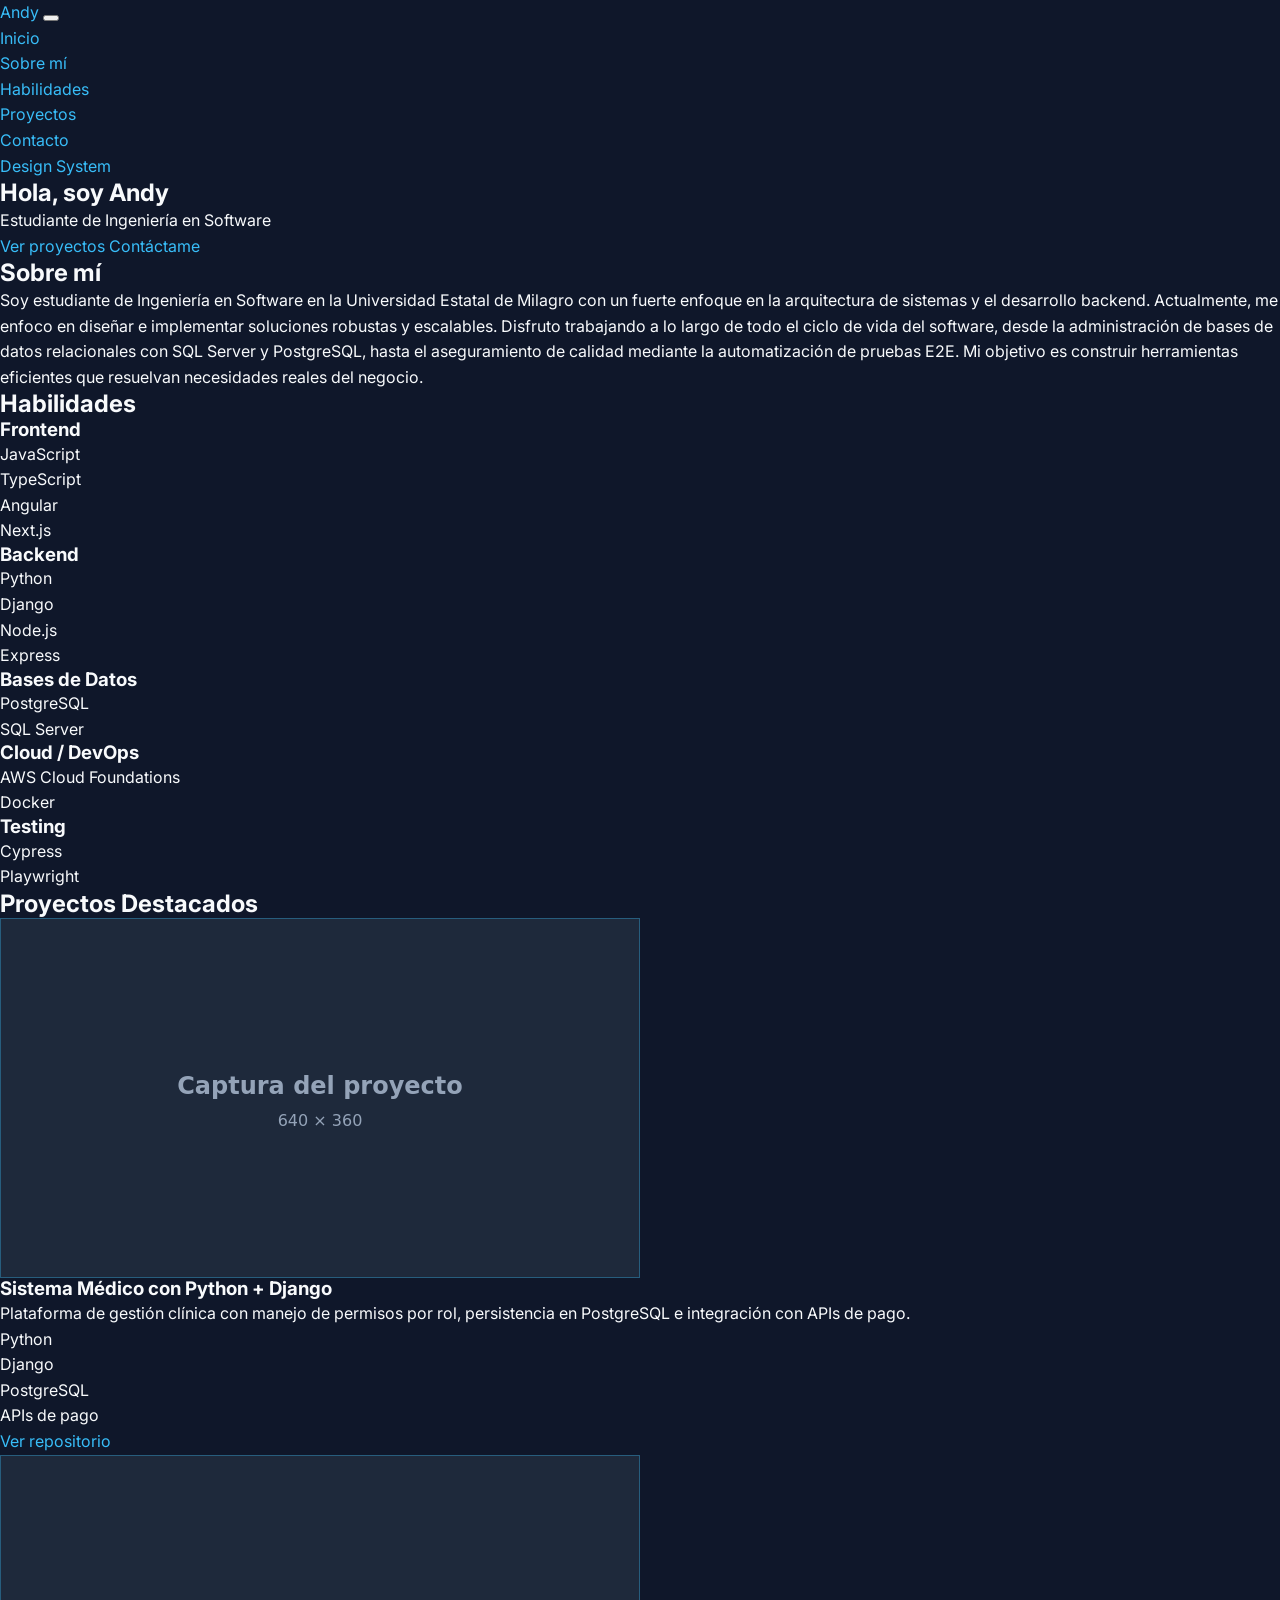
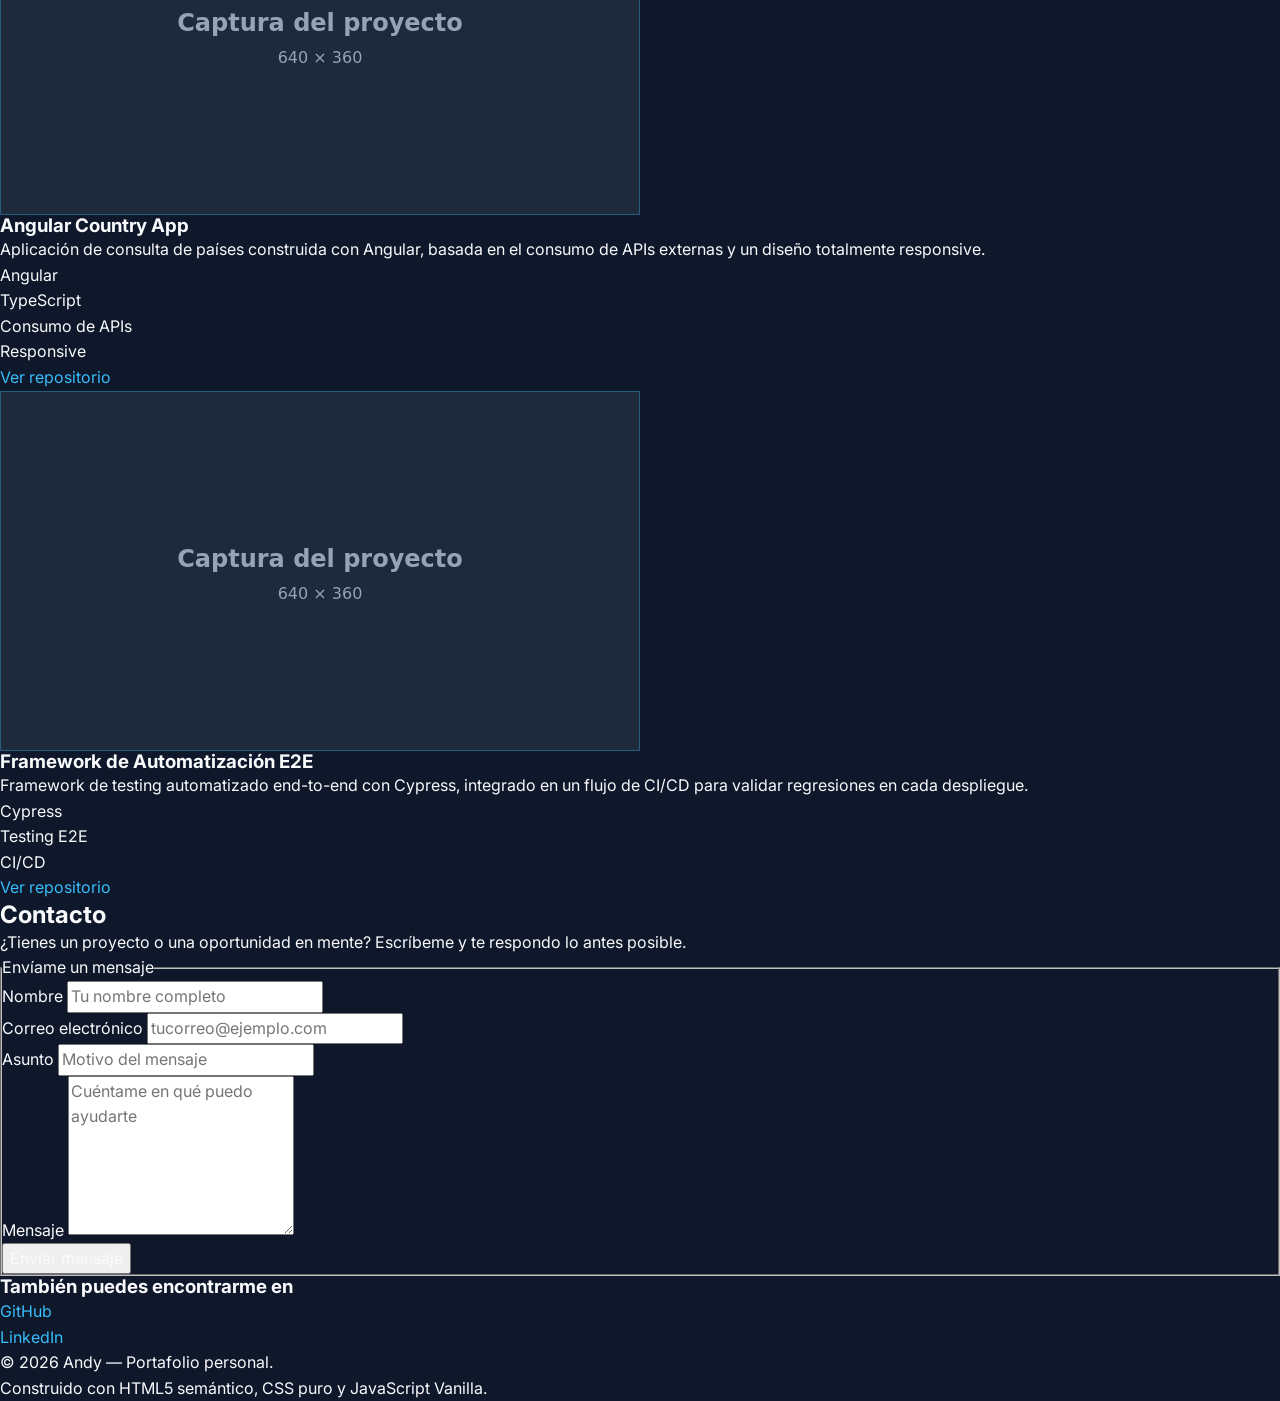
==== index.html @ 10f681dd "feat: inicializar proyecto, variables CSS y estructura HTML semantica" ====
<!DOCTYPE html>
<html lang="es">
<head>
  <meta charset="UTF-8">
  <meta name="viewport" content="width=device-width, initial-scale=1.0">
  <meta name="description" content="Portafolio personal de Andy, estudiante de Ingeniería en Software enfocado en arquitectura de sistemas, desarrollo backend y automatización de pruebas.">
  <meta name="author" content="Andy">
  <title>Andy | Estudiante de Ingeniería en Software</title>

  <link rel="preconnect" href="https://fonts.googleapis.com">
  <link rel="preconnect" href="https://fonts.gstatic.com" crossorigin>
  <link rel="stylesheet" href="https://fonts.googleapis.com/css2?family=Inter:wght@400;500;600;700&display=swap">
  <link rel="stylesheet" href="css/style.css">
</head>
<body>

  <a class="skip-link visually-hidden" href="#contenido-principal">Saltar al contenido principal</a>

  <!-- ==========================================================
       HEADER + NAVEGACIÓN
       ========================================================== -->
  <header class="site-header">
    <a class="site-header__brand" href="#inicio">Andy</a>

    <button class="nav-toggle" type="button" aria-expanded="false" aria-controls="menu-principal" aria-label="Abrir menú de navegación">
      <span class="nav-toggle__bar" aria-hidden="true"></span>
    </button>

    <nav class="site-nav" id="menu-principal" aria-label="Navegación principal">
      <ul class="site-nav__list">
        <li><a href="#inicio">Inicio</a></li>
        <li><a href="#sobre-mi">Sobre mí</a></li>
        <li><a href="#habilidades">Habilidades</a></li>
        <li><a href="#proyectos">Proyectos</a></li>
        <li><a href="#contacto">Contacto</a></li>
        <li><a href="design-system.html">Design System</a></li>
      </ul>
    </nav>
  </header>

  <!-- ==========================================================
       CONTENIDO PRINCIPAL
       ========================================================== -->
  <main id="contenido-principal">

    <!-- ===== HERO ===== -->
    <section class="hero" id="inicio" aria-labelledby="hero-titulo">
      <h1 class="hero__title" id="hero-titulo">Hola, soy Andy</h1>
      <p class="hero__subtitle">Estudiante de Ingeniería en Software</p>
      <p class="hero__actions">
        <a class="button button--primary" href="#proyectos">Ver proyectos</a>
        <a class="button button--secondary" href="#contacto">Contáctame</a>
      </p>
    </section>

    <!-- ===== SOBRE MÍ ===== -->
    <section class="about" id="sobre-mi" aria-labelledby="sobre-mi-titulo">
      <h2 id="sobre-mi-titulo">Sobre mí</h2>
      <p>
        Soy estudiante de Ingeniería en Software en la Universidad Estatal de Milagro con un fuerte
        enfoque en la arquitectura de sistemas y el desarrollo backend. Actualmente, me enfoco en
        diseñar e implementar soluciones robustas y escalables. Disfruto trabajando a lo largo de todo
        el ciclo de vida del software, desde la administración de bases de datos relacionales con
        SQL Server y PostgreSQL, hasta el aseguramiento de calidad mediante la automatización de
        pruebas E2E. Mi objetivo es construir herramientas eficientes que resuelvan necesidades
        reales del negocio.
      </p>
    </section>

    <!-- ===== HABILIDADES ===== -->
    <section class="skills" id="habilidades" aria-labelledby="habilidades-titulo">
      <h2 id="habilidades-titulo">Habilidades</h2>

      <div class="skills__grid">

        <article class="skill-group" aria-labelledby="skill-frontend">
          <h3 class="skill-group__title" id="skill-frontend">Frontend</h3>
          <ul class="skill-group__list">
            <li>JavaScript</li>
            <li>TypeScript</li>
            <li>Angular</li>
            <li>Next.js</li>
          </ul>
        </article>

        <article class="skill-group" aria-labelledby="skill-backend">
          <h3 class="skill-group__title" id="skill-backend">Backend</h3>
          <ul class="skill-group__list">
            <li>Python</li>
            <li>Django</li>
            <li>Node.js</li>
            <li>Express</li>
          </ul>
        </article>

        <article class="skill-group" aria-labelledby="skill-bbdd">
          <h3 class="skill-group__title" id="skill-bbdd">Bases de Datos</h3>
          <ul class="skill-group__list">
            <li>PostgreSQL</li>
            <li>SQL Server</li>
          </ul>
        </article>

        <article class="skill-group" aria-labelledby="skill-cloud">
          <h3 class="skill-group__title" id="skill-cloud">Cloud / DevOps</h3>
          <ul class="skill-group__list">
            <li>AWS Cloud Foundations</li>
            <li>Docker</li>
          </ul>
        </article>

        <article class="skill-group" aria-labelledby="skill-testing">
          <h3 class="skill-group__title" id="skill-testing">Testing</h3>
          <ul class="skill-group__list">
            <li>Cypress</li>
            <li>Playwright</li>
          </ul>
        </article>

      </div>
    </section>

    <!-- ===== PROYECTOS ===== -->
    <section class="projects" id="proyectos" aria-labelledby="proyectos-titulo">
      <h2 id="proyectos-titulo">Proyectos Destacados</h2>

      <div class="projects__grid">

        <article class="project-card" aria-labelledby="proyecto-1">
          <figure class="project-card__media">
            <img src="assets/img/placeholder.svg" alt="Vista previa del Sistema Médico desarrollado con Python y Django" width="640" height="360" loading="lazy">
          </figure>
          <h3 class="project-card__title" id="proyecto-1">Sistema Médico con Python + Django</h3>
          <p class="project-card__description">
            Plataforma de gestión clínica con manejo de permisos por rol, persistencia en PostgreSQL
            e integración con APIs de pago.
          </p>
          <ul class="project-card__tags">
            <li>Python</li>
            <li>Django</li>
            <li>PostgreSQL</li>
            <li>APIs de pago</li>
          </ul>
          <p class="project-card__links">
            <a href="#" rel="noopener">Ver repositorio</a>
          </p>
        </article>

        <article class="project-card" aria-labelledby="proyecto-2">
          <figure class="project-card__media">
            <img src="assets/img/placeholder.svg" alt="Vista previa de la aplicación Angular Country App" width="640" height="360" loading="lazy">
          </figure>
          <h3 class="project-card__title" id="proyecto-2">Angular Country App</h3>
          <p class="project-card__description">
            Aplicación de consulta de países construida con Angular, basada en el consumo de APIs
            externas y un diseño totalmente responsive.
          </p>
          <ul class="project-card__tags">
            <li>Angular</li>
            <li>TypeScript</li>
            <li>Consumo de APIs</li>
            <li>Responsive</li>
          </ul>
          <p class="project-card__links">
            <a href="#" rel="noopener">Ver repositorio</a>
          </p>
        </article>

        <article class="project-card" aria-labelledby="proyecto-3">
          <figure class="project-card__media">
            <img src="assets/img/placeholder.svg" alt="Vista previa del framework de automatización de pruebas E2E" width="640" height="360" loading="lazy">
          </figure>
          <h3 class="project-card__title" id="proyecto-3">Framework de Automatización E2E</h3>
          <p class="project-card__description">
            Framework de testing automatizado end-to-end con Cypress, integrado en un flujo de
            CI/CD para validar regresiones en cada despliegue.
          </p>
          <ul class="project-card__tags">
            <li>Cypress</li>
            <li>Testing E2E</li>
            <li>CI/CD</li>
          </ul>
          <p class="project-card__links">
            <a href="#" rel="noopener">Ver repositorio</a>
          </p>
        </article>

      </div>
    </section>

    <!-- ===== CONTACTO ===== -->
    <section class="contact" id="contacto" aria-labelledby="contacto-titulo">
      <h2 id="contacto-titulo">Contacto</h2>
      <p class="contact__intro">
        ¿Tienes un proyecto o una oportunidad en mente? Escríbeme y te respondo lo antes posible.
      </p>

      <form class="contact-form" id="formulario-contacto" novalidate>
        <fieldset class="contact-form__fieldset">
          <legend class="contact-form__legend">Envíame un mensaje</legend>

          <p class="form-field">
            <label class="form-field__label" for="nombre">Nombre</label>
            <input class="form-field__input" type="text" id="nombre" name="nombre" autocomplete="name" placeholder="Tu nombre completo" required>
            <small class="form-field__error" id="error-nombre" role="alert"></small>
          </p>

          <p class="form-field">
            <label class="form-field__label" for="email">Correo electrónico</label>
            <input class="form-field__input" type="email" id="email" name="email" autocomplete="email" placeholder="tucorreo@ejemplo.com" required>
            <small class="form-field__error" id="error-email" role="alert"></small>
          </p>

          <p class="form-field">
            <label class="form-field__label" for="asunto">Asunto</label>
            <input class="form-field__input" type="text" id="asunto" name="asunto" placeholder="Motivo del mensaje" required>
            <small class="form-field__error" id="error-asunto" role="alert"></small>
          </p>

          <p class="form-field">
            <label class="form-field__label" for="mensaje">Mensaje</label>
            <textarea class="form-field__input" id="mensaje" name="mensaje" rows="6" placeholder="Cuéntame en qué puedo ayudarte" required></textarea>
            <small class="form-field__error" id="error-mensaje" role="alert"></small>
          </p>

          <p class="contact-form__actions">
            <button class="button button--primary" type="submit">Enviar mensaje</button>
          </p>

          <p class="contact-form__status" id="estado-formulario" role="status" aria-live="polite"></p>
        </fieldset>
      </form>

      <nav class="social" aria-label="Redes profesionales">
        <h3 class="social__title">También puedes encontrarme en</h3>
        <ul class="social__list">
          <li><a href="https://github.com/AndyB2" target="_blank" rel="noopener noreferrer">GitHub</a></li>
          <li><a href="https://www.linkedin.com/" target="_blank" rel="noopener noreferrer">LinkedIn</a></li>
        </ul>
      </nav>
    </section>

  </main>

  <!-- ==========================================================
       FOOTER
       ========================================================== -->
  <footer class="site-footer">
    <p class="site-footer__copy">
      &copy; <time datetime="2026">2026</time> Andy — Portafolio personal.
    </p>
    <p class="site-footer__note">
      Construido con HTML5 semántico, CSS puro y JavaScript Vanilla.
    </p>
  </footer>

  <script src="js/main.js"></script>
</body>
</html>
---- css/style.css ----
/* ============================================================
   Portafolio Personal — Andy
   Hoja de estilos principal
   Fase 1: tokens de diseño (variables) y estilos base
   ============================================================ */

/* ------------------------------------------------------------
   1. Design Tokens (tema Dark / Tech)
   ------------------------------------------------------------ */
:root {
  --color-background: #0f172a;
  --color-surface: #1e293b;
  --color-primary: #38bdf8;
  --color-secondary: #818cf8;
  --color-text: #f8fafc;
  --color-text-muted: #94a3b8;
  --font-primary: 'Inter', system-ui, sans-serif;
  --space-sm: 0.5rem;
  --space-md: 1rem;
  --space-lg: 2rem;
  --radius-sm: 0.5rem;
  --radius-md: 1rem;
}

/* ------------------------------------------------------------
   2. Reset / Normalización
   ------------------------------------------------------------ */
*,
*::before,
*::after {
  box-sizing: border-box;
}

body,
h1,
h2,
h3,
h4,
p,
ul,
ol,
figure,
fieldset,
legend {
  margin: 0;
  padding: 0;
}

ul,
ol {
  list-style: none;
}

img {
  max-width: 100%;
  display: block;
}

input,
textarea,
button,
select {
  font: inherit;
  color: inherit;
}

/* ------------------------------------------------------------
   3. Estilos base
   ------------------------------------------------------------ */
html {
  scroll-behavior: smooth;
}

body {
  font-family: var(--font-primary);
  background-color: var(--color-background);
  color: var(--color-text);
  line-height: 1.6;
  -webkit-font-smoothing: antialiased;
}

h1,
h2,
h3 {
  line-height: 1.2;
}

a {
  color: var(--color-primary);
  text-decoration: none;
}

a:hover,
a:focus-visible {
  color: var(--color-secondary);
}

:focus-visible {
  outline: 2px solid var(--color-primary);
  outline-offset: 2px;
}

/* ------------------------------------------------------------
   4. Utilidades
   ------------------------------------------------------------ */
.visually-hidden {
  position: absolute;
  width: 1px;
  height: 1px;
  padding: 0;
  margin: -1px;
  overflow: hidden;
  clip: rect(0 0 0 0);
  white-space: nowrap;
  border: 0;
}

/* ------------------------------------------------------------
   5. Layout (pendiente Fase 2)
   ------------------------------------------------------------ */

/* ------------------------------------------------------------
   6. Componentes (pendiente Fase 2)
   ------------------------------------------------------------ */

/* Muestras de color del Design System.
   El color de fondo lo inyecta js/main.js leyendo el token real de :root. */
.ds-swatch__sample {
  display: block;
  width: 100%;
  height: 5rem;
  border-radius: var(--radius-sm);
  border: 1px solid var(--color-text-muted);
  margin-bottom: var(--space-sm);
}

/* ------------------------------------------------------------
   7. Responsive / Media Queries (pendiente Fase 2)
   ------------------------------------------------------------ */
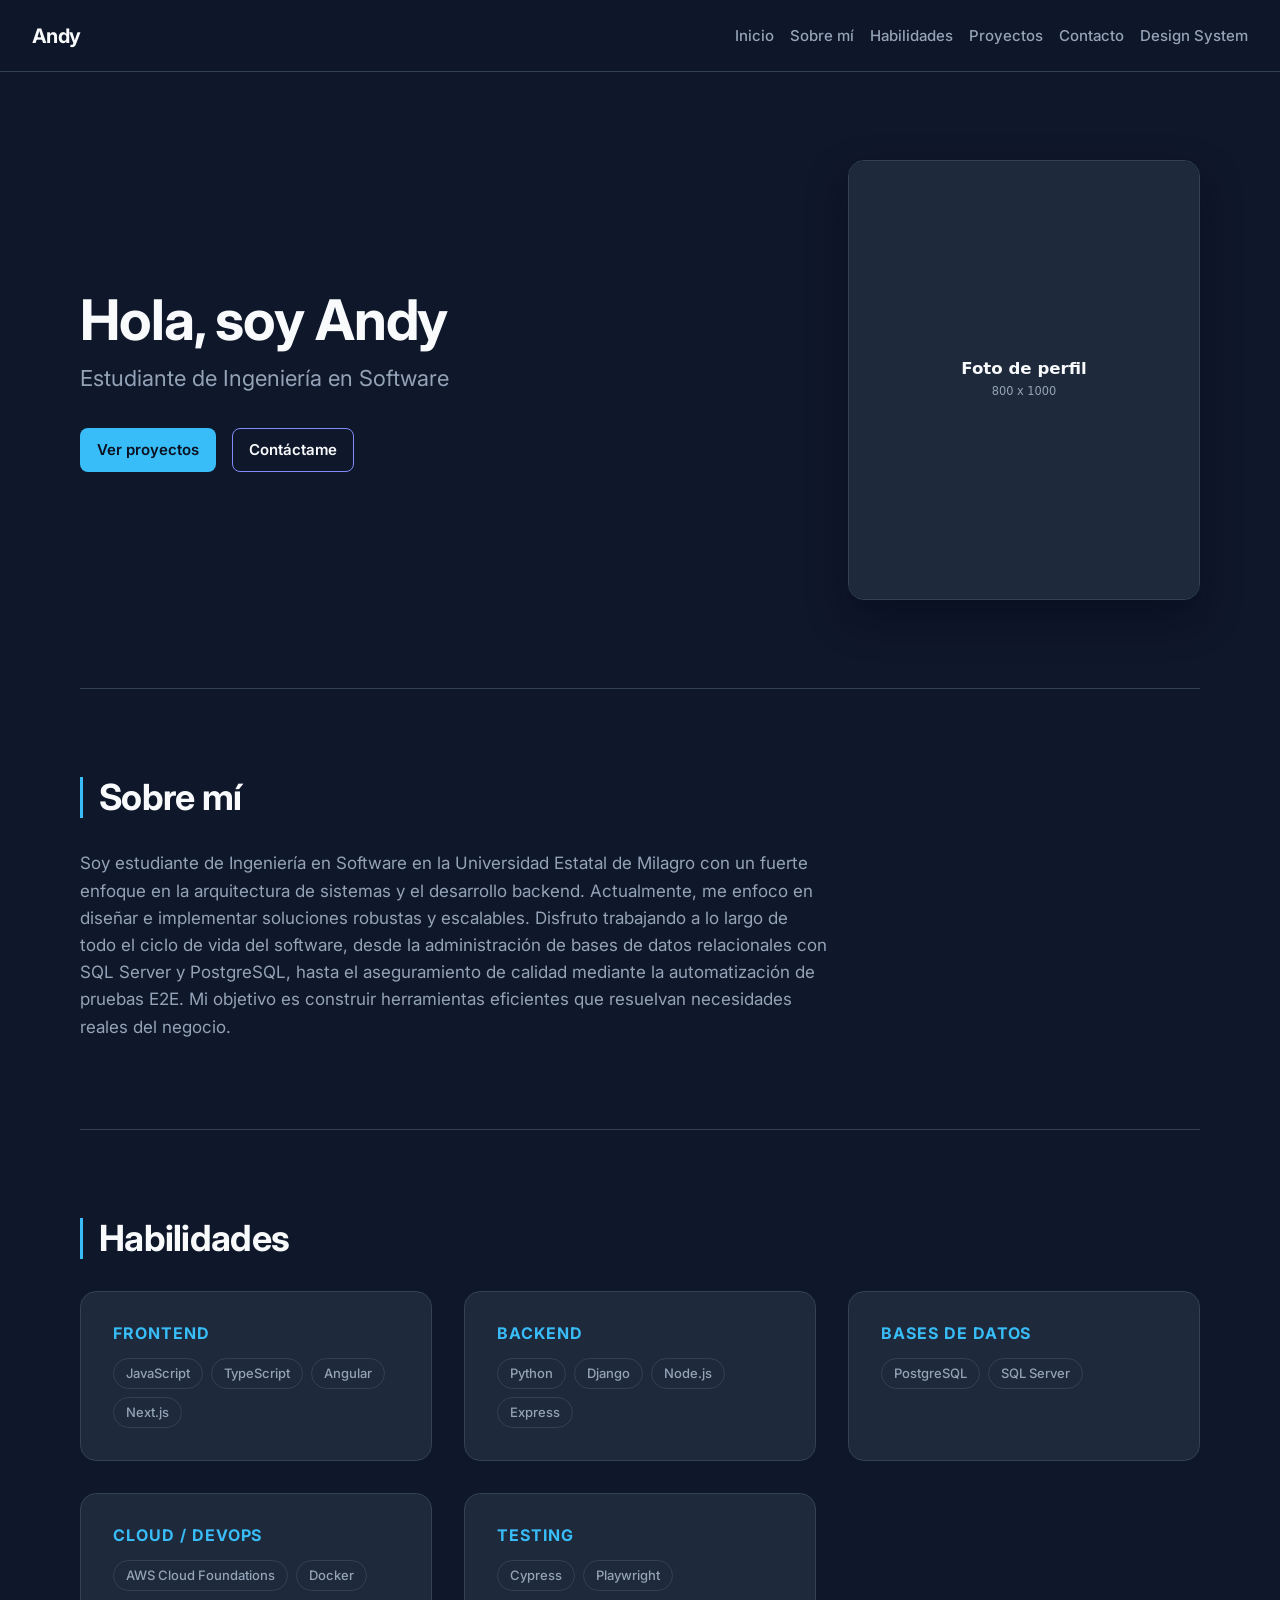
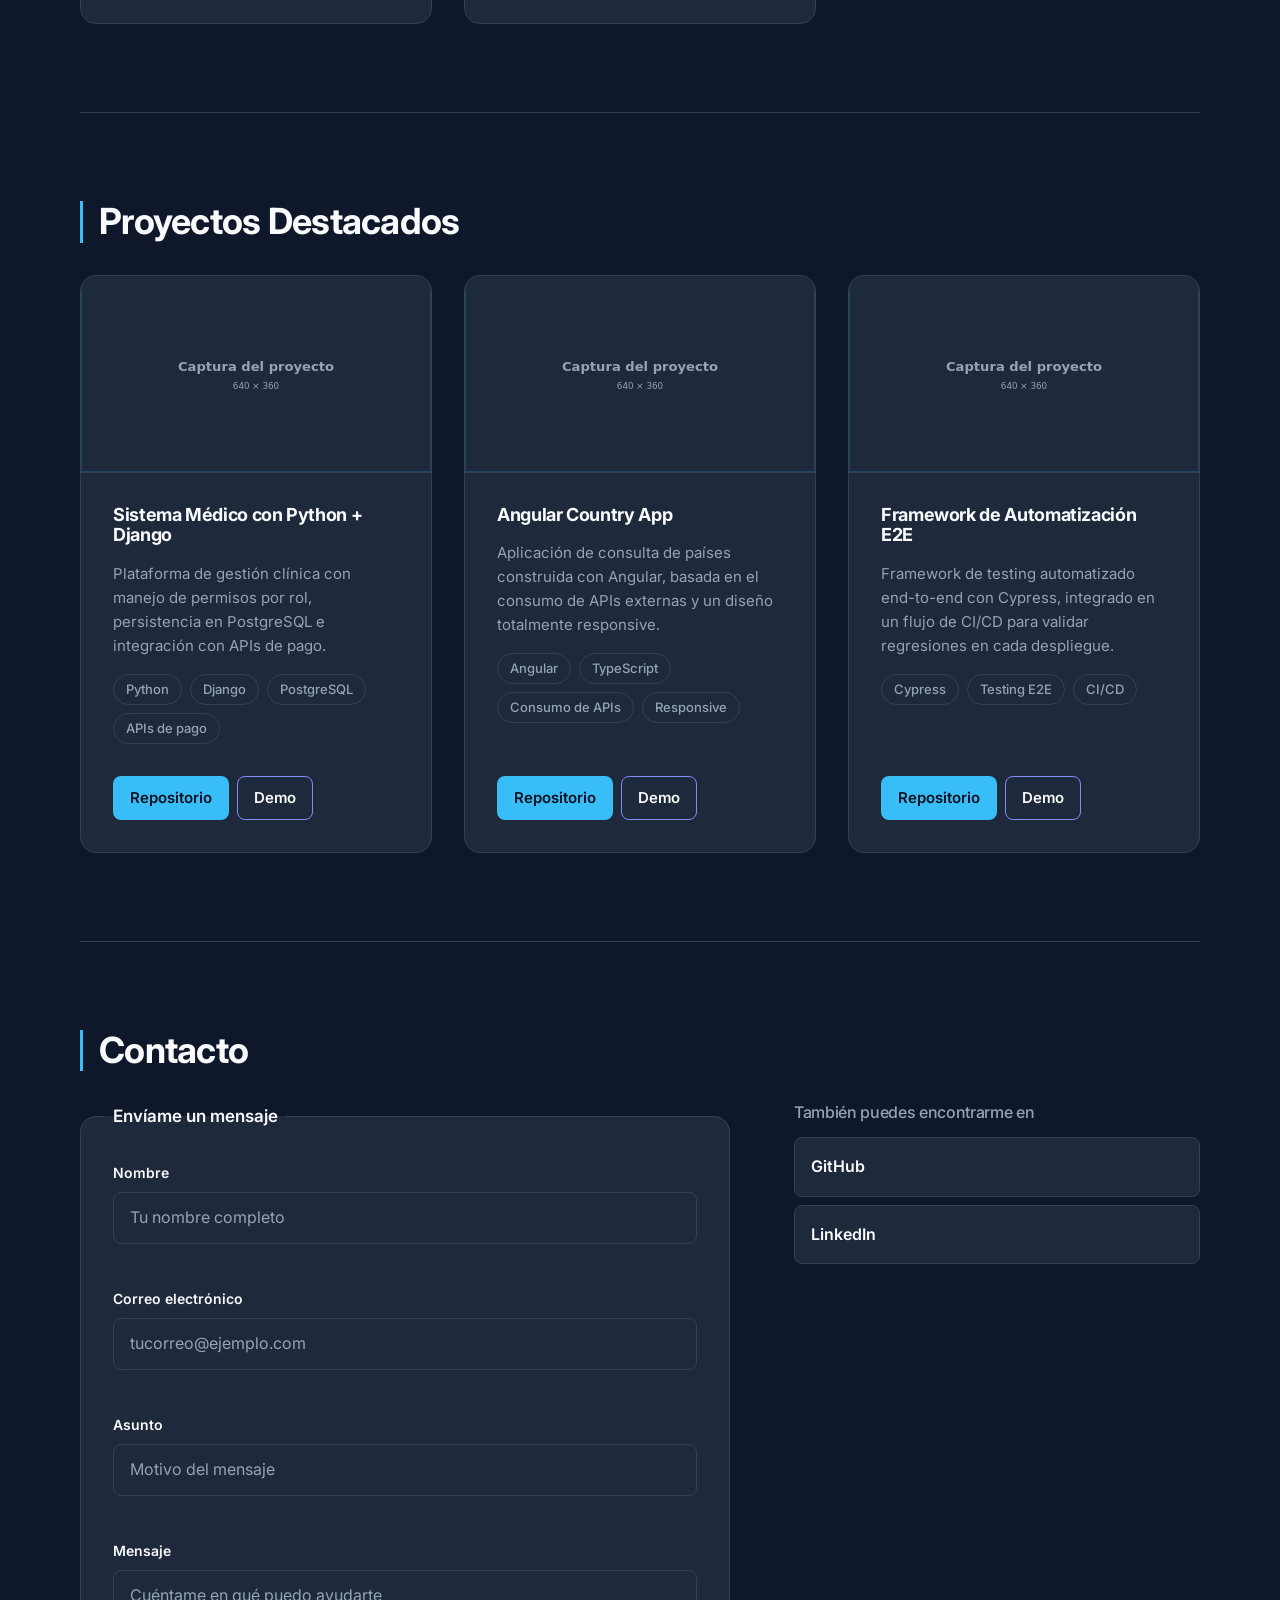
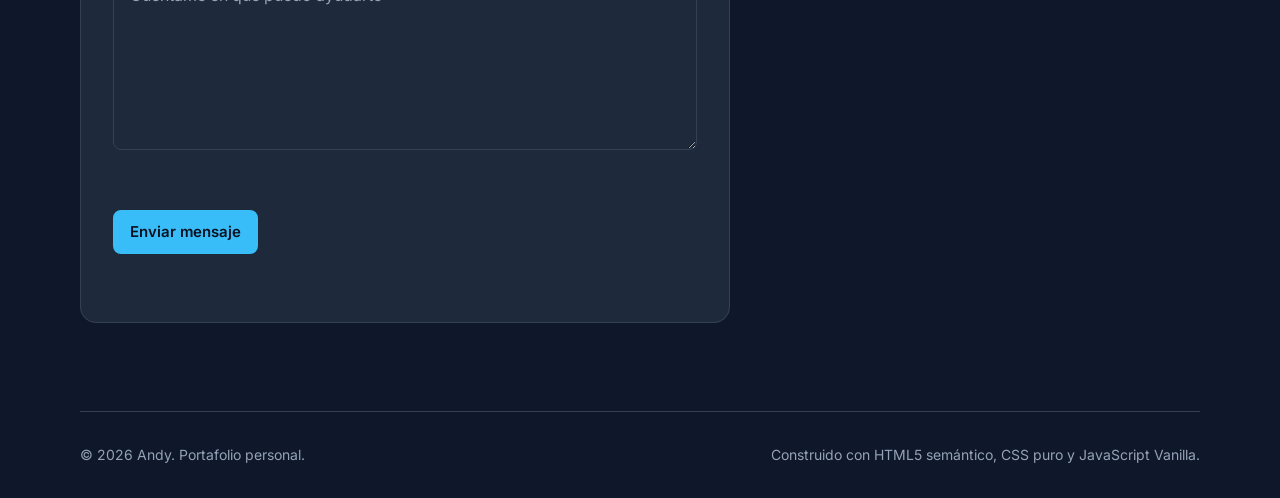
==== commit 33506b4f: "style: implementar layout responsive con CSS Grid, Flexbox y estilizado de componentes" ====
--- a/index.html
+++ b/index.html
@@ -14,7 +14,7 @@
 </head>
 <body>
 
-  <a class="skip-link visually-hidden" href="#contenido-principal">Saltar al contenido principal</a>
+  <a class="skip-link" href="#contenido-principal">Saltar al contenido principal</a>
 
   <!-- ==========================================================
        HEADER + NAVEGACIÓN
@@ -45,18 +45,25 @@
 
     <!-- ===== HERO ===== -->
     <section class="hero" id="inicio" aria-labelledby="hero-titulo">
-      <h1 class="hero__title" id="hero-titulo">Hola, soy Andy</h1>
-      <p class="hero__subtitle">Estudiante de Ingeniería en Software</p>
-      <p class="hero__actions">
-        <a class="button button--primary" href="#proyectos">Ver proyectos</a>
-        <a class="button button--secondary" href="#contacto">Contáctame</a>
-      </p>
+      <div class="hero__content">
+        <h1 class="hero__title" id="hero-titulo">Hola, soy Andy</h1>
+        <p class="hero__subtitle">Estudiante de Ingeniería en Software</p>
+        <p class="hero__actions">
+          <a class="btn btn-primary" href="#proyectos">Ver proyectos</a>
+          <a class="btn btn-secondary" href="#contacto">Contáctame</a>
+        </p>
+      </div>
+
+      <!-- TODO: reemplazar por una foto real de perfil, 800x1000 aprox. -->
+      <figure class="hero__figure">
+        <img src="assets/img/perfil.svg" alt="Retrato de Andy" width="800" height="1000">
+      </figure>
     </section>
 
     <!-- ===== SOBRE MÍ ===== -->
     <section class="about" id="sobre-mi" aria-labelledby="sobre-mi-titulo">
       <h2 id="sobre-mi-titulo">Sobre mí</h2>
-      <p>
+      <p class="about__text">
         Soy estudiante de Ingeniería en Software en la Universidad Estatal de Milagro con un fuerte
         enfoque en la arquitectura de sistemas y el desarrollo backend. Actualmente, me enfoco en
         diseñar e implementar soluciones robustas y escalables. Disfruto trabajando a lo largo de todo
@@ -76,44 +83,44 @@
         <article class="skill-group" aria-labelledby="skill-frontend">
           <h3 class="skill-group__title" id="skill-frontend">Frontend</h3>
           <ul class="skill-group__list">
-            <li>JavaScript</li>
-            <li>TypeScript</li>
-            <li>Angular</li>
-            <li>Next.js</li>
+            <li class="badge">JavaScript</li>
+            <li class="badge">TypeScript</li>
+            <li class="badge">Angular</li>
+            <li class="badge">Next.js</li>
           </ul>
         </article>
 
         <article class="skill-group" aria-labelledby="skill-backend">
           <h3 class="skill-group__title" id="skill-backend">Backend</h3>
           <ul class="skill-group__list">
-            <li>Python</li>
-            <li>Django</li>
-            <li>Node.js</li>
-            <li>Express</li>
+            <li class="badge">Python</li>
+            <li class="badge">Django</li>
+            <li class="badge">Node.js</li>
+            <li class="badge">Express</li>
           </ul>
         </article>
 
         <article class="skill-group" aria-labelledby="skill-bbdd">
           <h3 class="skill-group__title" id="skill-bbdd">Bases de Datos</h3>
           <ul class="skill-group__list">
-            <li>PostgreSQL</li>
-            <li>SQL Server</li>
+            <li class="badge">PostgreSQL</li>
+            <li class="badge">SQL Server</li>
           </ul>
         </article>
 
         <article class="skill-group" aria-labelledby="skill-cloud">
           <h3 class="skill-group__title" id="skill-cloud">Cloud / DevOps</h3>
           <ul class="skill-group__list">
-            <li>AWS Cloud Foundations</li>
-            <li>Docker</li>
+            <li class="badge">AWS Cloud Foundations</li>
+            <li class="badge">Docker</li>
           </ul>
         </article>
 
         <article class="skill-group" aria-labelledby="skill-testing">
           <h3 class="skill-group__title" id="skill-testing">Testing</h3>
           <ul class="skill-group__list">
-            <li>Cypress</li>
-            <li>Playwright</li>
+            <li class="badge">Cypress</li>
+            <li class="badge">Playwright</li>
           </ul>
         </article>
 
@@ -130,59 +137,74 @@
           <figure class="project-card__media">
             <img src="assets/img/placeholder.svg" alt="Vista previa del Sistema Médico desarrollado con Python y Django" width="640" height="360" loading="lazy">
           </figure>
-          <h3 class="project-card__title" id="proyecto-1">Sistema Médico con Python + Django</h3>
-          <p class="project-card__description">
-            Plataforma de gestión clínica con manejo de permisos por rol, persistencia en PostgreSQL
-            e integración con APIs de pago.
-          </p>
-          <ul class="project-card__tags">
-            <li>Python</li>
-            <li>Django</li>
-            <li>PostgreSQL</li>
-            <li>APIs de pago</li>
-          </ul>
-          <p class="project-card__links">
-            <a href="#" rel="noopener">Ver repositorio</a>
-          </p>
+
+          <div class="project-card__body">
+            <h3 class="project-card__title" id="proyecto-1">Sistema Médico con Python + Django</h3>
+            <p class="project-card__description">
+              Plataforma de gestión clínica con manejo de permisos por rol, persistencia en PostgreSQL
+              e integración con APIs de pago.
+            </p>
+            <ul class="project-card__tags">
+              <li class="badge">Python</li>
+              <li class="badge">Django</li>
+              <li class="badge">PostgreSQL</li>
+              <li class="badge">APIs de pago</li>
+            </ul>
+          </div>
+
+          <footer class="project-card__actions">
+            <a class="btn btn-primary" href="#" rel="noopener">Repositorio</a>
+            <a class="btn btn-secondary" href="#" rel="noopener">Demo</a>
+          </footer>
         </article>
 
         <article class="project-card" aria-labelledby="proyecto-2">
           <figure class="project-card__media">
             <img src="assets/img/placeholder.svg" alt="Vista previa de la aplicación Angular Country App" width="640" height="360" loading="lazy">
           </figure>
-          <h3 class="project-card__title" id="proyecto-2">Angular Country App</h3>
-          <p class="project-card__description">
-            Aplicación de consulta de países construida con Angular, basada en el consumo de APIs
-            externas y un diseño totalmente responsive.
-          </p>
-          <ul class="project-card__tags">
-            <li>Angular</li>
-            <li>TypeScript</li>
-            <li>Consumo de APIs</li>
-            <li>Responsive</li>
-          </ul>
-          <p class="project-card__links">
-            <a href="#" rel="noopener">Ver repositorio</a>
-          </p>
+
+          <div class="project-card__body">
+            <h3 class="project-card__title" id="proyecto-2">Angular Country App</h3>
+            <p class="project-card__description">
+              Aplicación de consulta de países construida con Angular, basada en el consumo de APIs
+              externas y un diseño totalmente responsive.
+            </p>
+            <ul class="project-card__tags">
+              <li class="badge">Angular</li>
+              <li class="badge">TypeScript</li>
+              <li class="badge">Consumo de APIs</li>
+              <li class="badge">Responsive</li>
+            </ul>
+          </div>
+
+          <footer class="project-card__actions">
+            <a class="btn btn-primary" href="#" rel="noopener">Repositorio</a>
+            <a class="btn btn-secondary" href="#" rel="noopener">Demo</a>
+          </footer>
         </article>
 
         <article class="project-card" aria-labelledby="proyecto-3">
           <figure class="project-card__media">
             <img src="assets/img/placeholder.svg" alt="Vista previa del framework de automatización de pruebas E2E" width="640" height="360" loading="lazy">
           </figure>
-          <h3 class="project-card__title" id="proyecto-3">Framework de Automatización E2E</h3>
-          <p class="project-card__description">
-            Framework de testing automatizado end-to-end con Cypress, integrado en un flujo de
-            CI/CD para validar regresiones en cada despliegue.
-          </p>
-          <ul class="project-card__tags">
-            <li>Cypress</li>
-            <li>Testing E2E</li>
-            <li>CI/CD</li>
-          </ul>
-          <p class="project-card__links">
-            <a href="#" rel="noopener">Ver repositorio</a>
-          </p>
+
+          <div class="project-card__body">
+            <h3 class="project-card__title" id="proyecto-3">Framework de Automatización E2E</h3>
+            <p class="project-card__description">
+              Framework de testing automatizado end-to-end con Cypress, integrado en un flujo de
+              CI/CD para validar regresiones en cada despliegue.
+            </p>
+            <ul class="project-card__tags">
+              <li class="badge">Cypress</li>
+              <li class="badge">Testing E2E</li>
+              <li class="badge">CI/CD</li>
+            </ul>
+          </div>
+
+          <footer class="project-card__actions">
+            <a class="btn btn-primary" href="#" rel="noopener">Repositorio</a>
+            <a class="btn btn-secondary" href="#" rel="noopener">Demo</a>
+          </footer>
         </article>
 
       </div>
@@ -191,53 +213,54 @@
     <!-- ===== CONTACTO ===== -->
     <section class="contact" id="contacto" aria-labelledby="contacto-titulo">
       <h2 id="contacto-titulo">Contacto</h2>
-      <p class="contact__intro">
-        ¿Tienes un proyecto o una oportunidad en mente? Escríbeme y te respondo lo antes posible.
-      </p>
-
-      <form class="contact-form" id="formulario-contacto" novalidate>
-        <fieldset class="contact-form__fieldset">
-          <legend class="contact-form__legend">Envíame un mensaje</legend>
-
-          <p class="form-field">
-            <label class="form-field__label" for="nombre">Nombre</label>
-            <input class="form-field__input" type="text" id="nombre" name="nombre" autocomplete="name" placeholder="Tu nombre completo" required>
-            <small class="form-field__error" id="error-nombre" role="alert"></small>
-          </p>
-
-          <p class="form-field">
-            <label class="form-field__label" for="email">Correo electrónico</label>
-            <input class="form-field__input" type="email" id="email" name="email" autocomplete="email" placeholder="tucorreo@ejemplo.com" required>
-            <small class="form-field__error" id="error-email" role="alert"></small>
-          </p>
-
-          <p class="form-field">
-            <label class="form-field__label" for="asunto">Asunto</label>
-            <input class="form-field__input" type="text" id="asunto" name="asunto" placeholder="Motivo del mensaje" required>
-            <small class="form-field__error" id="error-asunto" role="alert"></small>
-          </p>
-
-          <p class="form-field">
-            <label class="form-field__label" for="mensaje">Mensaje</label>
-            <textarea class="form-field__input" id="mensaje" name="mensaje" rows="6" placeholder="Cuéntame en qué puedo ayudarte" required></textarea>
-            <small class="form-field__error" id="error-mensaje" role="alert"></small>
-          </p>
-
-          <p class="contact-form__actions">
-            <button class="button button--primary" type="submit">Enviar mensaje</button>
-          </p>
-
-          <p class="contact-form__status" id="estado-formulario" role="status" aria-live="polite"></p>
-        </fieldset>
-      </form>
-
-      <nav class="social" aria-label="Redes profesionales">
-        <h3 class="social__title">También puedes encontrarme en</h3>
-        <ul class="social__list">
-          <li><a href="https://github.com/AndyB2" target="_blank" rel="noopener noreferrer">GitHub</a></li>
-          <li><a href="https://www.linkedin.com/" target="_blank" rel="noopener noreferrer">LinkedIn</a></li>
-        </ul>
-      </nav>
+
+      <div class="contact__layout">
+
+        <form class="contact-form" id="formulario-contacto" novalidate>
+          <fieldset class="contact-form__fieldset">
+            <legend class="contact-form__legend">Envíame un mensaje</legend>
+
+            <p class="form-field">
+              <label class="form-field__label" for="nombre">Nombre</label>
+              <input class="form-field__input" type="text" id="nombre" name="nombre" autocomplete="name" placeholder="Tu nombre completo" required>
+              <small class="form-field__error" id="error-nombre" role="alert"></small>
+            </p>
+
+            <p class="form-field">
+              <label class="form-field__label" for="email">Correo electrónico</label>
+              <input class="form-field__input" type="email" id="email" name="email" autocomplete="email" placeholder="tucorreo@ejemplo.com" required>
+              <small class="form-field__error" id="error-email" role="alert"></small>
+            </p>
+
+            <p class="form-field">
+              <label class="form-field__label" for="asunto">Asunto</label>
+              <input class="form-field__input" type="text" id="asunto" name="asunto" placeholder="Motivo del mensaje" required>
+              <small class="form-field__error" id="error-asunto" role="alert"></small>
+            </p>
+
+            <p class="form-field">
+              <label class="form-field__label" for="mensaje">Mensaje</label>
+              <textarea class="form-field__input" id="mensaje" name="mensaje" rows="6" placeholder="Cuéntame en qué puedo ayudarte" required></textarea>
+              <small class="form-field__error" id="error-mensaje" role="alert"></small>
+            </p>
+
+            <p class="contact-form__actions">
+              <button class="btn btn-primary" type="submit">Enviar mensaje</button>
+            </p>
+
+            <p class="contact-form__status" id="estado-formulario" role="status" aria-live="polite"></p>
+          </fieldset>
+        </form>
+
+        <nav class="social" aria-label="Redes profesionales">
+          <h3 class="social__title">También puedes encontrarme en</h3>
+          <ul class="social__list">
+            <li><a class="social__link" href="https://github.com/Andy-1402" target="_blank" rel="noopener noreferrer">GitHub</a></li>
+            <li><a class="social__link" href="https://www.linkedin.com/" target="_blank" rel="noopener noreferrer">LinkedIn</a></li>
+          </ul>
+        </nav>
+
+      </div>
     </section>
 
   </main>
@@ -247,7 +270,7 @@
        ========================================================== -->
   <footer class="site-footer">
     <p class="site-footer__copy">
-      &copy; <time datetime="2026">2026</time> Andy — Portafolio personal.
+      &copy; <time datetime="2026">2026</time> Andy. Portafolio personal.
     </p>
     <p class="site-footer__note">
       Construido con HTML5 semántico, CSS puro y JavaScript Vanilla.
--- a/css/style.css
+++ b/css/style.css
@@ -1,7 +1,20 @@
 /* ============================================================
-   Portafolio Personal — Andy
-   Hoja de estilos principal
-   Fase 1: tokens de diseño (variables) y estilos base
+   Portafolio Personal - Andy
+   Hoja de estilos principal (CSS puro, sin frameworks)
+
+   ÍNDICE
+   1. Design Tokens
+   2. Reset / Normalización
+   3. Estilos base
+   4. Utilidades
+   5. Layout general
+   6. Header y navegación
+   7. Componentes (botones, badges, cards, formularios)
+   8. Secciones de la página
+   9. Footer
+  10. Página Design System
+  11. Responsive / Media Queries
+  12. Preferencias de movimiento reducido
    ============================================================ */
 
 /* ------------------------------------------------------------
@@ -20,7 +33,23 @@
   --space-lg: 2rem;
   --radius-sm: 0.5rem;
   --radius-md: 1rem;
-}
+
+  /* Tokens derivados: apoyan a los anteriores, no los sustituyen. */
+  --color-border: #334155;
+  --color-on-primary: #0b1120;   /* texto oscuro sobre fondo --color-primary */
+  --color-danger: #f87171;       /* errores de validación del formulario */
+  --radius-pill: 999px;          /* exclusivo de los badges */
+  --max-width: 1120px;
+  --header-height: 4.5rem;
+  --shadow-card: 0 18px 40px rgb(2 6 23 / 0.45);
+  --transition-base: 180ms cubic-bezier(0.16, 1, 0.3, 1);
+}
+
+/* Escala de formas documentada (Shape Consistency):
+   botones e inputs -> --radius-sm
+   tarjetas y superficies -> --radius-md
+   badges -> --radius-pill
+   No se usan otros radios en el proyecto. */
 
 /* ------------------------------------------------------------
    2. Reset / Normalización
@@ -64,11 +93,21 @@
   color: inherit;
 }
 
+fieldset {
+  border: 0;
+  min-width: 0;
+}
+
+table {
+  border-collapse: collapse;
+}
+
 /* ------------------------------------------------------------
    3. Estilos base
    ------------------------------------------------------------ */
 html {
   scroll-behavior: smooth;
+  scroll-padding-top: calc(var(--header-height) + var(--space-md));
 }
 
 body {
@@ -77,17 +116,37 @@
   color: var(--color-text);
   line-height: 1.6;
   -webkit-font-smoothing: antialiased;
+  text-rendering: optimizeLegibility;
 }
 
 h1,
 h2,
 h3 {
-  line-height: 1.2;
+  line-height: 1.15;
+  letter-spacing: -0.02em;
+  font-weight: 700;
+}
+
+h1 {
+  font-size: clamp(2.25rem, 6vw, 3.5rem);
+}
+
+h2 {
+  font-size: clamp(1.75rem, 4vw, 2.25rem);
+}
+
+h3 {
+  font-size: 1.125rem;
+}
+
+p {
+  text-wrap: pretty;
 }
 
 a {
   color: var(--color-primary);
   text-decoration: none;
+  transition: color var(--transition-base);
 }
 
 a:hover,
@@ -97,7 +156,14 @@
 
 :focus-visible {
   outline: 2px solid var(--color-primary);
-  outline-offset: 2px;
+  outline-offset: 3px;
+  border-radius: var(--radius-sm);
+}
+
+code {
+  font-family: ui-monospace, 'SFMono-Regular', 'Cascadia Code', monospace;
+  font-size: 0.875em;
+  color: var(--color-primary);
 }
 
 /* ------------------------------------------------------------
@@ -115,25 +181,873 @@
   border: 0;
 }
 
-/* ------------------------------------------------------------
-   5. Layout (pendiente Fase 2)
-   ------------------------------------------------------------ */
-
-/* ------------------------------------------------------------
-   6. Componentes (pendiente Fase 2)
-   ------------------------------------------------------------ */
-
-/* Muestras de color del Design System.
-   El color de fondo lo inyecta js/main.js leyendo el token real de :root. */
+/* Enlace de salto: oculto hasta recibir foco por teclado. */
+.skip-link {
+  position: absolute;
+  top: var(--space-sm);
+  left: var(--space-sm);
+  z-index: 100;
+  padding: var(--space-sm) var(--space-md);
+  background-color: var(--color-primary);
+  color: var(--color-on-primary);
+  border-radius: var(--radius-sm);
+  font-weight: 600;
+  transform: translateY(-200%);
+  transition: transform var(--transition-base);
+}
+
+.skip-link:focus-visible {
+  transform: translateY(0);
+  color: var(--color-on-primary);
+}
+
+/* ------------------------------------------------------------
+   5. Layout general
+   ------------------------------------------------------------ */
+main > section {
+  width: min(100% - 2 * var(--space-lg), var(--max-width));
+  margin-inline: auto;
+  padding-block: clamp(3rem, 8vw, 5.5rem);
+}
+
+main > section + section {
+  border-top: 1px solid var(--color-border);
+}
+
+/* Encabezado de sección con acento lineal sobre el título. */
+main > section > h2 {
+  margin-bottom: var(--space-lg);
+  padding-left: var(--space-md);
+  border-left: 3px solid var(--color-primary);
+}
+
+/* ------------------------------------------------------------
+   6. Header y navegación (Flexbox)
+   ------------------------------------------------------------ */
+.site-header {
+  position: sticky;
+  top: 0;
+  z-index: 50;
+  display: flex;
+  align-items: center;
+  justify-content: space-between;
+  gap: var(--space-md);
+  min-height: var(--header-height);
+  padding: var(--space-md) var(--space-lg);
+  background-color: rgb(15 23 42 / 0.88);
+  backdrop-filter: blur(12px);
+  -webkit-backdrop-filter: blur(12px);
+  border-bottom: 1px solid var(--color-border);
+}
+
+.site-header__brand {
+  font-size: 1.25rem;
+  font-weight: 700;
+  letter-spacing: -0.03em;
+  color: var(--color-text);
+}
+
+.site-header__brand:hover,
+.site-header__brand:focus-visible {
+  color: var(--color-primary);
+}
+
+.site-nav__list {
+  display: flex;
+  align-items: center;
+  gap: var(--space-md);
+}
+
+.site-nav__list a {
+  color: var(--color-text-muted);
+  font-size: 0.9375rem;
+  font-weight: 500;
+  padding-block: var(--space-sm);
+}
+
+.site-nav__list a:hover,
+.site-nav__list a:focus-visible,
+.site-nav__list a[aria-current='page'] {
+  color: var(--color-text);
+}
+
+/* Botón hamburguesa: sólo visible en móvil (ver media query). */
+.nav-toggle {
+  display: none;
+  position: relative;
+  width: 2.75rem;
+  height: 2.75rem;
+  background-color: transparent;
+  border: 1px solid var(--color-border);
+  border-radius: var(--radius-sm);
+  cursor: pointer;
+}
+
+.nav-toggle__bar {
+  position: absolute;
+  top: 50%;
+  left: 50%;
+  width: 1.25rem;
+  height: 2px;
+  background-color: var(--color-text);
+  transform: translate(-50%, -50%);
+  transition: background-color var(--transition-base);
+}
+
+.nav-toggle__bar::before,
+.nav-toggle__bar::after {
+  content: '';
+  position: absolute;
+  left: 0;
+  width: 100%;
+  height: 2px;
+  background-color: var(--color-text);
+  transition: transform var(--transition-base), top var(--transition-base);
+}
+
+.nav-toggle__bar::before {
+  top: -0.375rem;
+}
+
+.nav-toggle__bar::after {
+  top: 0.375rem;
+}
+
+.nav-toggle[aria-expanded='true'] .nav-toggle__bar {
+  background-color: transparent;
+}
+
+.nav-toggle[aria-expanded='true'] .nav-toggle__bar::before {
+  top: 0;
+  transform: rotate(45deg);
+}
+
+.nav-toggle[aria-expanded='true'] .nav-toggle__bar::after {
+  top: 0;
+  transform: rotate(-45deg);
+}
+
+/* ------------------------------------------------------------
+   7. Componentes
+   ------------------------------------------------------------ */
+
+/* --- 7.1 Botones --- */
+.btn {
+  display: inline-flex;
+  align-items: center;
+  justify-content: center;
+  gap: var(--space-sm);
+  padding: var(--space-sm) var(--space-md);
+  min-height: 2.75rem;
+  border: 1px solid transparent;
+  border-radius: var(--radius-sm);
+  font-size: 0.9375rem;
+  font-weight: 600;
+  line-height: 1.2;
+  white-space: nowrap;
+  cursor: pointer;
+  transition: background-color var(--transition-base),
+              border-color var(--transition-base),
+              color var(--transition-base),
+              transform var(--transition-base);
+}
+
+.btn:active {
+  transform: translateY(1px);
+}
+
+/* Primario: fondo de acento, texto oscuro, sin borde visible. */
+.btn-primary {
+  background-color: var(--color-primary);
+  color: var(--color-on-primary);
+}
+
+.btn-primary:hover,
+.btn-primary:focus-visible {
+  background-color: var(--color-secondary);
+  color: var(--color-on-primary);
+}
+
+/* Secundario: contorno, fondo transparente. */
+.btn-secondary {
+  background-color: transparent;
+  color: var(--color-text);
+  border-color: var(--color-secondary);
+}
+
+.btn-secondary:hover,
+.btn-secondary:focus-visible {
+  background-color: rgb(129 140 248 / 0.14);
+  color: var(--color-text);
+}
+
+.btn:disabled {
+  opacity: 0.55;
+  cursor: not-allowed;
+  transform: none;
+}
+
+/* --- 7.2 Badges (píldoras de tecnología) --- */
+.badge {
+  display: inline-block;
+  padding: 0.25rem 0.75rem;
+  background-color: var(--color-surface);
+  border: 1px solid var(--color-border);
+  border-radius: var(--radius-pill);
+  font-size: 0.8125rem;
+  font-weight: 500;
+  color: var(--color-text-muted);
+  transition: border-color var(--transition-base), color var(--transition-base);
+}
+
+.badge:hover {
+  border-color: var(--color-primary);
+  color: var(--color-text);
+}
+
+/* --- 7.3 Formularios --- */
+.form-field {
+  display: flex;
+  flex-direction: column;
+  gap: var(--space-sm);
+  margin-bottom: var(--space-md);
+}
+
+.form-field__label {
+  font-size: 0.875rem;
+  font-weight: 600;
+  color: var(--color-text);
+}
+
+.form-field__input {
+  width: 100%;
+  padding: 0.75rem var(--space-md);
+  background-color: var(--color-surface);
+  color: var(--color-text);
+  border: 1px solid var(--color-border);
+  border-radius: var(--radius-sm);
+  transition: border-color var(--transition-base), box-shadow var(--transition-base);
+}
+
+.form-field__input::placeholder {
+  color: var(--color-text-muted);
+}
+
+.form-field__input:hover {
+  border-color: var(--color-text-muted);
+}
+
+.form-field__input:focus-visible {
+  outline: none;
+  border-color: var(--color-primary);
+  box-shadow: 0 0 0 3px rgb(56 189 248 / 0.28);
+}
+
+textarea.form-field__input {
+  resize: vertical;
+  min-height: 8rem;
+}
+
+.form-field__input[aria-invalid='true'] {
+  border-color: var(--color-danger);
+}
+
+.form-field__error {
+  font-size: 0.8125rem;
+  color: var(--color-danger);
+  min-height: 1.25rem;
+}
+
+/* ------------------------------------------------------------
+   8. Secciones de la página
+   ------------------------------------------------------------ */
+
+/* --- 8.1 Hero (composición asimétrica) --- */
+.hero {
+  display: grid;
+  grid-template-columns: 1.15fr 0.85fr;
+  align-items: center;
+  gap: clamp(var(--space-lg), 5vw, 4rem);
+  min-height: min(76dvh, 38rem);
+}
+
+.hero__title {
+  margin-bottom: var(--space-sm);
+}
+
+.hero__subtitle {
+  font-size: clamp(1.125rem, 2.5vw, 1.375rem);
+  color: var(--color-text-muted);
+  margin-bottom: var(--space-lg);
+  max-width: 34ch;
+}
+
+.hero__actions {
+  display: flex;
+  flex-wrap: wrap;
+  gap: var(--space-md);
+}
+
+.hero__figure {
+  max-width: 22rem;
+  margin-left: auto;
+}
+
+/* height:auto es obligatorio: los <img> llevan atributos width/height y,
+   sin él, ese alto gana sobre aspect-ratio. */
+.hero__figure img {
+  width: 100%;
+  height: auto;
+  aspect-ratio: 4 / 5;
+  object-fit: cover;
+  border: 1px solid var(--color-border);
+  border-radius: var(--radius-md);
+  box-shadow: var(--shadow-card);
+}
+
+/* --- 8.2 Sobre mí --- */
+.about__text {
+  max-width: 68ch;
+  color: var(--color-text-muted);
+  font-size: 1.0625rem;
+}
+
+/* --- 8.3 Habilidades (CSS Grid) --- */
+.skills__grid {
+  display: grid;
+  grid-template-columns: repeat(auto-fit, minmax(300px, 1fr));
+  gap: var(--space-lg);
+}
+
+.skill-group {
+  padding: var(--space-lg);
+  background-color: var(--color-surface);
+  border: 1px solid var(--color-border);
+  border-radius: var(--radius-md);
+}
+
+.skill-group__title {
+  margin-bottom: var(--space-md);
+  color: var(--color-primary);
+  font-size: 1rem;
+  text-transform: uppercase;
+  letter-spacing: 0.06em;
+}
+
+.skill-group__list {
+  display: flex;
+  flex-wrap: wrap;
+  gap: var(--space-sm);
+}
+
+/* --- 8.4 Proyectos (CSS Grid + tarjetas en Flexbox) --- */
+.projects__grid {
+  display: grid;
+  grid-template-columns: repeat(auto-fit, minmax(300px, 1fr));
+  gap: var(--space-lg);
+}
+
+.project-card {
+  display: flex;
+  flex-direction: column;
+  background-color: var(--color-surface);
+  border: 1px solid var(--color-border);
+  border-radius: var(--radius-md);
+  overflow: hidden;
+  transition: border-color var(--transition-base),
+              transform var(--transition-base),
+              box-shadow var(--transition-base);
+}
+
+.project-card:hover,
+.project-card:focus-within {
+  border-color: var(--color-primary);
+  transform: translateY(-4px);
+  box-shadow: var(--shadow-card);
+}
+
+.project-card__media img {
+  width: 100%;
+  height: auto;
+  aspect-ratio: 16 / 9;
+  object-fit: cover;
+  border-bottom: 1px solid var(--color-border);
+}
+
+.project-card__body {
+  display: flex;
+  flex-direction: column;
+  gap: var(--space-md);
+  padding: var(--space-lg);
+}
+
+.project-card__description {
+  color: var(--color-text-muted);
+  font-size: 0.9375rem;
+}
+
+.project-card__tags {
+  display: flex;
+  flex-wrap: wrap;
+  gap: var(--space-sm);
+}
+
+/* margin-top:auto alinea los botones al pie aunque las tarjetas
+   tengan textos de distinta longitud. */
+.project-card__actions {
+  display: flex;
+  flex-wrap: wrap;
+  gap: var(--space-sm);
+  margin-top: auto;
+  padding: 0 var(--space-lg) var(--space-lg);
+}
+
+/* --- 8.5 Contacto --- */
+.contact__layout {
+  display: grid;
+  grid-template-columns: minmax(0, 1.6fr) minmax(0, 1fr);
+  gap: clamp(var(--space-lg), 5vw, 4rem);
+  align-items: start;
+}
+
+.contact-form__fieldset {
+  padding: var(--space-lg);
+  background-color: var(--color-surface);
+  border: 1px solid var(--color-border);
+  border-radius: var(--radius-md);
+}
+
+.contact-form__legend {
+  padding-inline: var(--space-sm);
+  margin-left: calc(var(--space-sm) * -1);
+  font-size: 1.0625rem;
+  font-weight: 600;
+}
+
+.contact-form__actions {
+  margin-top: var(--space-lg);
+}
+
+.contact-form__status {
+  margin-top: var(--space-md);
+  font-size: 0.875rem;
+  color: var(--color-primary);
+  min-height: 1.25rem;
+}
+
+.social__title {
+  margin-bottom: var(--space-md);
+  font-size: 1rem;
+  color: var(--color-text-muted);
+  font-weight: 500;
+}
+
+.social__list {
+  display: flex;
+  flex-direction: column;
+  gap: var(--space-sm);
+}
+
+.social__link {
+  display: block;
+  padding: var(--space-md);
+  background-color: var(--color-surface);
+  border: 1px solid var(--color-border);
+  border-radius: var(--radius-sm);
+  color: var(--color-text);
+  font-weight: 600;
+  transition: border-color var(--transition-base), color var(--transition-base);
+}
+
+.social__link:hover,
+.social__link:focus-visible {
+  border-color: var(--color-primary);
+  color: var(--color-primary);
+}
+
+/* ------------------------------------------------------------
+   9. Footer
+   ------------------------------------------------------------ */
+.site-footer {
+  display: flex;
+  flex-wrap: wrap;
+  align-items: center;
+  justify-content: space-between;
+  gap: var(--space-md);
+  width: min(100% - 2 * var(--space-lg), var(--max-width));
+  margin-inline: auto;
+  padding-block: var(--space-lg);
+  border-top: 1px solid var(--color-border);
+  color: var(--color-text-muted);
+  font-size: 0.875rem;
+}
+
+/* ------------------------------------------------------------
+   10. Página Design System
+   ------------------------------------------------------------ */
+.ds-intro,
+.ds-section {
+  width: min(100% - 2 * var(--space-lg), var(--max-width));
+  margin-inline: auto;
+  padding-block: clamp(2.5rem, 6vw, 4rem);
+}
+
+.ds-section {
+  border-top: 1px solid var(--color-border);
+}
+
+.ds-intro p {
+  max-width: 68ch;
+  color: var(--color-text-muted);
+}
+
+.ds-section > h2 {
+  margin-bottom: var(--space-sm);
+  padding-left: var(--space-md);
+  border-left: 3px solid var(--color-primary);
+}
+
+.ds-section__description {
+  max-width: 68ch;
+  margin-bottom: var(--space-lg);
+  color: var(--color-text-muted);
+}
+
+/* --- 10.1 Muestras de color --- */
+.ds-swatches {
+  display: grid;
+  grid-template-columns: repeat(auto-fit, minmax(200px, 1fr));
+  gap: var(--space-lg);
+}
+
+.ds-swatch {
+  padding: var(--space-md);
+  background-color: var(--color-surface);
+  border: 1px solid var(--color-border);
+  border-radius: var(--radius-md);
+}
+
+/* El color de fondo lo inyecta js/main.js leyendo el token real de :root. */
 .ds-swatch__sample {
   display: block;
   width: 100%;
   height: 5rem;
+  border: 1px solid var(--color-border);
   border-radius: var(--radius-sm);
-  border: 1px solid var(--color-text-muted);
+  margin-bottom: var(--space-md);
+}
+
+.ds-swatch__name {
+  font-size: 0.9375rem;
   margin-bottom: var(--space-sm);
 }
 
-/* ------------------------------------------------------------
-   7. Responsive / Media Queries (pendiente Fase 2)
-   ------------------------------------------------------------ */
+.ds-swatch__token,
+.ds-swatch__value {
+  font-size: 0.8125rem;
+  color: var(--color-text-muted);
+}
+
+/* --- 10.2 Tipografía --- */
+.ds-type-scale {
+  display: flex;
+  flex-direction: column;
+  gap: var(--space-md);
+  padding: var(--space-lg);
+  background-color: var(--color-surface);
+  border: 1px solid var(--color-border);
+  border-radius: var(--radius-md);
+}
+
+.ds-type-scale__title {
+  color: var(--color-text-muted);
+  font-size: 0.875rem;
+  text-transform: uppercase;
+  letter-spacing: 0.06em;
+}
+
+.ds-type-sample--h1 {
+  font-size: clamp(2.25rem, 6vw, 3.5rem);
+  font-weight: 700;
+  line-height: 1.15;
+  letter-spacing: -0.02em;
+}
+
+.ds-type-sample--h2 {
+  font-size: clamp(1.75rem, 4vw, 2.25rem);
+  font-weight: 700;
+  line-height: 1.15;
+  letter-spacing: -0.02em;
+}
+
+.ds-type-sample--h3 {
+  font-size: 1.125rem;
+  font-weight: 700;
+}
+
+.ds-type-sample--body {
+  max-width: 68ch;
+}
+
+.ds-type-sample--muted {
+  max-width: 68ch;
+  color: var(--color-text-muted);
+}
+
+/* --- 10.3 Componentes --- */
+.ds-components {
+  display: grid;
+  grid-template-columns: repeat(auto-fit, minmax(240px, 1fr));
+  gap: var(--space-lg);
+}
+
+.ds-component {
+  display: flex;
+  flex-direction: column;
+  align-items: flex-start;
+  gap: var(--space-md);
+  padding: var(--space-lg);
+  background-color: var(--color-surface);
+  border: 1px solid var(--color-border);
+  border-radius: var(--radius-md);
+}
+
+.ds-component__name {
+  font-size: 0.875rem;
+  text-transform: uppercase;
+  letter-spacing: 0.06em;
+  color: var(--color-primary);
+}
+
+.ds-component__usage {
+  margin-top: auto;
+  font-size: 0.8125rem;
+  color: var(--color-text-muted);
+}
+
+/* --- 10.4 Tabla de tokens --- */
+.ds-table {
+  width: 100%;
+  background-color: var(--color-surface);
+  border: 1px solid var(--color-border);
+  border-radius: var(--radius-md);
+  overflow: hidden;
+  font-size: 0.9375rem;
+}
+
+/* padding-inline evita que el radio del contenedor recorte la primera letra. */
+.ds-table__caption {
+  padding: 0 var(--space-md) var(--space-md);
+  text-align: left;
+  color: var(--color-text-muted);
+  font-size: 0.875rem;
+}
+
+.ds-table th,
+.ds-table td {
+  padding: var(--space-md);
+  text-align: left;
+  vertical-align: top;
+}
+
+.ds-table thead th {
+  background-color: rgb(56 189 248 / 0.08);
+  color: var(--color-text);
+  font-size: 0.8125rem;
+  text-transform: uppercase;
+  letter-spacing: 0.06em;
+}
+
+.ds-table tbody tr + tr th,
+.ds-table tbody tr + tr td {
+  border-top: 1px solid var(--color-border);
+}
+
+.ds-table tbody td {
+  color: var(--color-text-muted);
+}
+
+/* --- 10.5 Formulario de ejemplo --- */
+.ds-form-demo {
+  max-width: 34rem;
+  padding: var(--space-lg);
+  background-color: var(--color-surface);
+  border: 1px solid var(--color-border);
+  border-radius: var(--radius-md);
+}
+
+.ds-form-demo .form-field:last-child {
+  margin-bottom: 0;
+}
+
+/* ------------------------------------------------------------
+   11. Responsive / Media Queries
+   ------------------------------------------------------------ */
+
+/* Tablet: el hero deja de ser asimétrico antes que el resto. */
+@media (max-width: 900px) {
+  .hero {
+    grid-template-columns: 1fr;
+    min-height: 0;
+    gap: var(--space-lg);
+  }
+
+  .hero__figure {
+    order: -1;
+    max-width: 18rem;
+    margin-left: 0;
+  }
+
+  .hero__figure img {
+    aspect-ratio: 1 / 1;
+  }
+
+  .contact__layout {
+    grid-template-columns: 1fr;
+  }
+}
+
+/* Móvil: una sola columna, navegación desplegable y toques de 44px. */
+@media (max-width: 768px) {
+  main > section,
+  .site-footer,
+  .ds-intro,
+  .ds-section {
+    width: min(100% - 2 * var(--space-md), var(--max-width));
+  }
+
+  main > section {
+    padding-block: clamp(2.5rem, 10vw, 3.5rem);
+  }
+
+  .site-header {
+    padding: var(--space-sm) var(--space-md);
+  }
+
+  /* Navegación táctil desplegable. */
+  .nav-toggle {
+    display: block;
+  }
+
+  .site-nav {
+    display: none;
+    position: absolute;
+    top: 100%;
+    left: 0;
+    right: 0;
+    background-color: var(--color-surface);
+    border-bottom: 1px solid var(--color-border);
+  }
+
+  .site-nav--open {
+    display: block;
+  }
+
+  .site-nav__list {
+    flex-direction: column;
+    align-items: stretch;
+    gap: 0;
+    padding: var(--space-sm) var(--space-md);
+  }
+
+  .site-nav__list li + li {
+    border-top: 1px solid var(--color-border);
+  }
+
+  .site-nav__list a {
+    display: flex;
+    align-items: center;
+    min-height: 2.75rem;
+    font-size: 1rem;
+  }
+
+  /* Una sola columna en todas las grillas. */
+  .skills__grid,
+  .projects__grid,
+  .ds-swatches,
+  .ds-components {
+    grid-template-columns: 1fr;
+  }
+
+  .skill-group,
+  .project-card__body,
+  .contact-form__fieldset,
+  .ds-form-demo,
+  .ds-type-scale,
+  .ds-component {
+    padding: var(--space-md);
+  }
+
+  .project-card__actions {
+    padding: 0 var(--space-md) var(--space-md);
+  }
+
+  /* Los botones ocupan el ancho disponible para facilitar el toque. */
+  .hero__actions .btn,
+  .project-card__actions .btn,
+  .contact-form__actions .btn {
+    flex: 1 1 auto;
+    justify-content: center;
+  }
+
+  .site-footer {
+    flex-direction: column;
+    align-items: flex-start;
+    gap: var(--space-sm);
+  }
+
+  /* Tabla de tokens legible sin scroll horizontal. */
+  .ds-table,
+  .ds-table thead,
+  .ds-table tbody,
+  .ds-table tr,
+  .ds-table th,
+  .ds-table td {
+    display: block;
+  }
+
+  .ds-table thead {
+    display: none;
+  }
+
+  .ds-table tbody tr {
+    padding: var(--space-md);
+  }
+
+  .ds-table tbody tr + tr {
+    border-top: 1px solid var(--color-border);
+  }
+
+  .ds-table th,
+  .ds-table td {
+    padding: 0 0 var(--space-sm);
+  }
+
+  .ds-table tbody tr + tr th,
+  .ds-table tbody tr + tr td {
+    border-top: 0;
+  }
+}
+
+/* ------------------------------------------------------------
+   12. Preferencias de movimiento reducido
+   ------------------------------------------------------------ */
+@media (prefers-reduced-motion: reduce) {
+  html {
+    scroll-behavior: auto;
+  }
+
+  *,
+  *::before,
+  *::after {
+    animation-duration: 0.01ms !important;
+    animation-iteration-count: 1 !important;
+    transition-duration: 0.01ms !important;
+  }
+
+  .project-card:hover,
+  .project-card:focus-within,
+  .btn:active {
+    transform: none;
+  }
+}
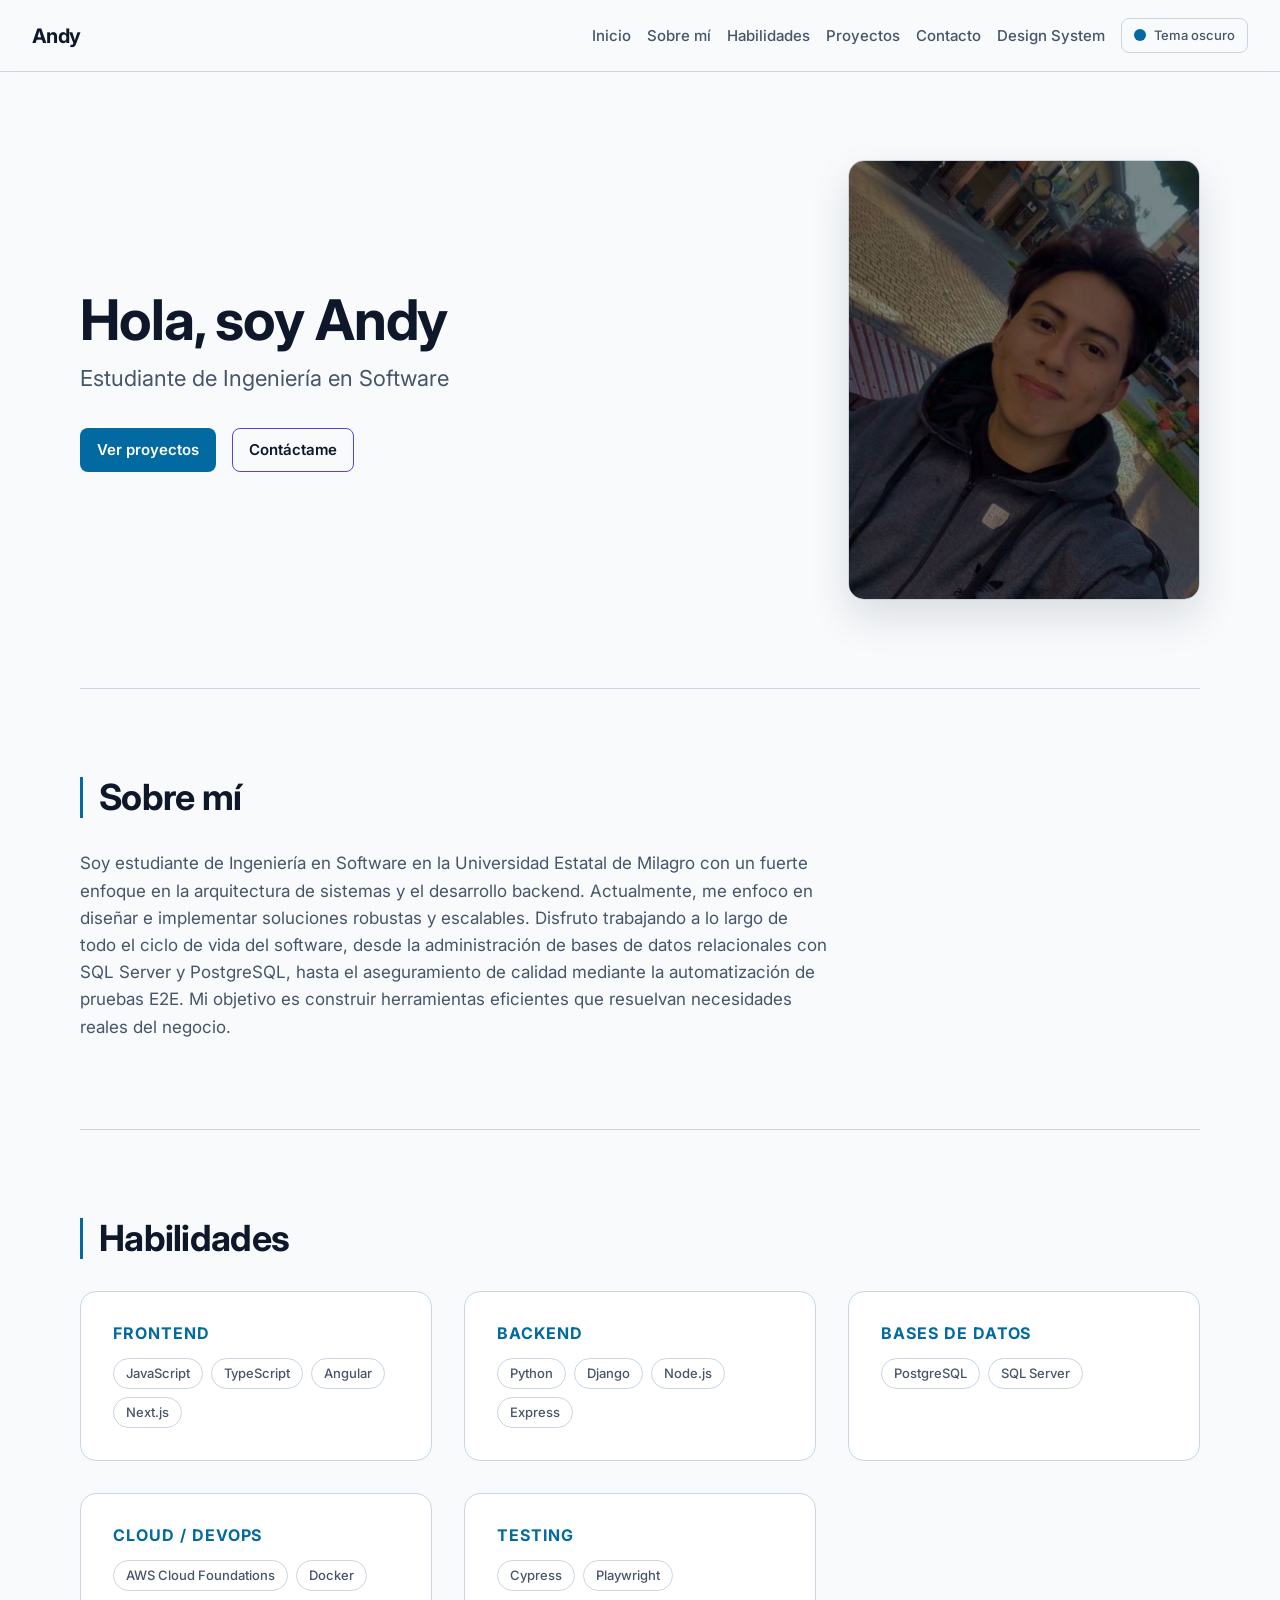
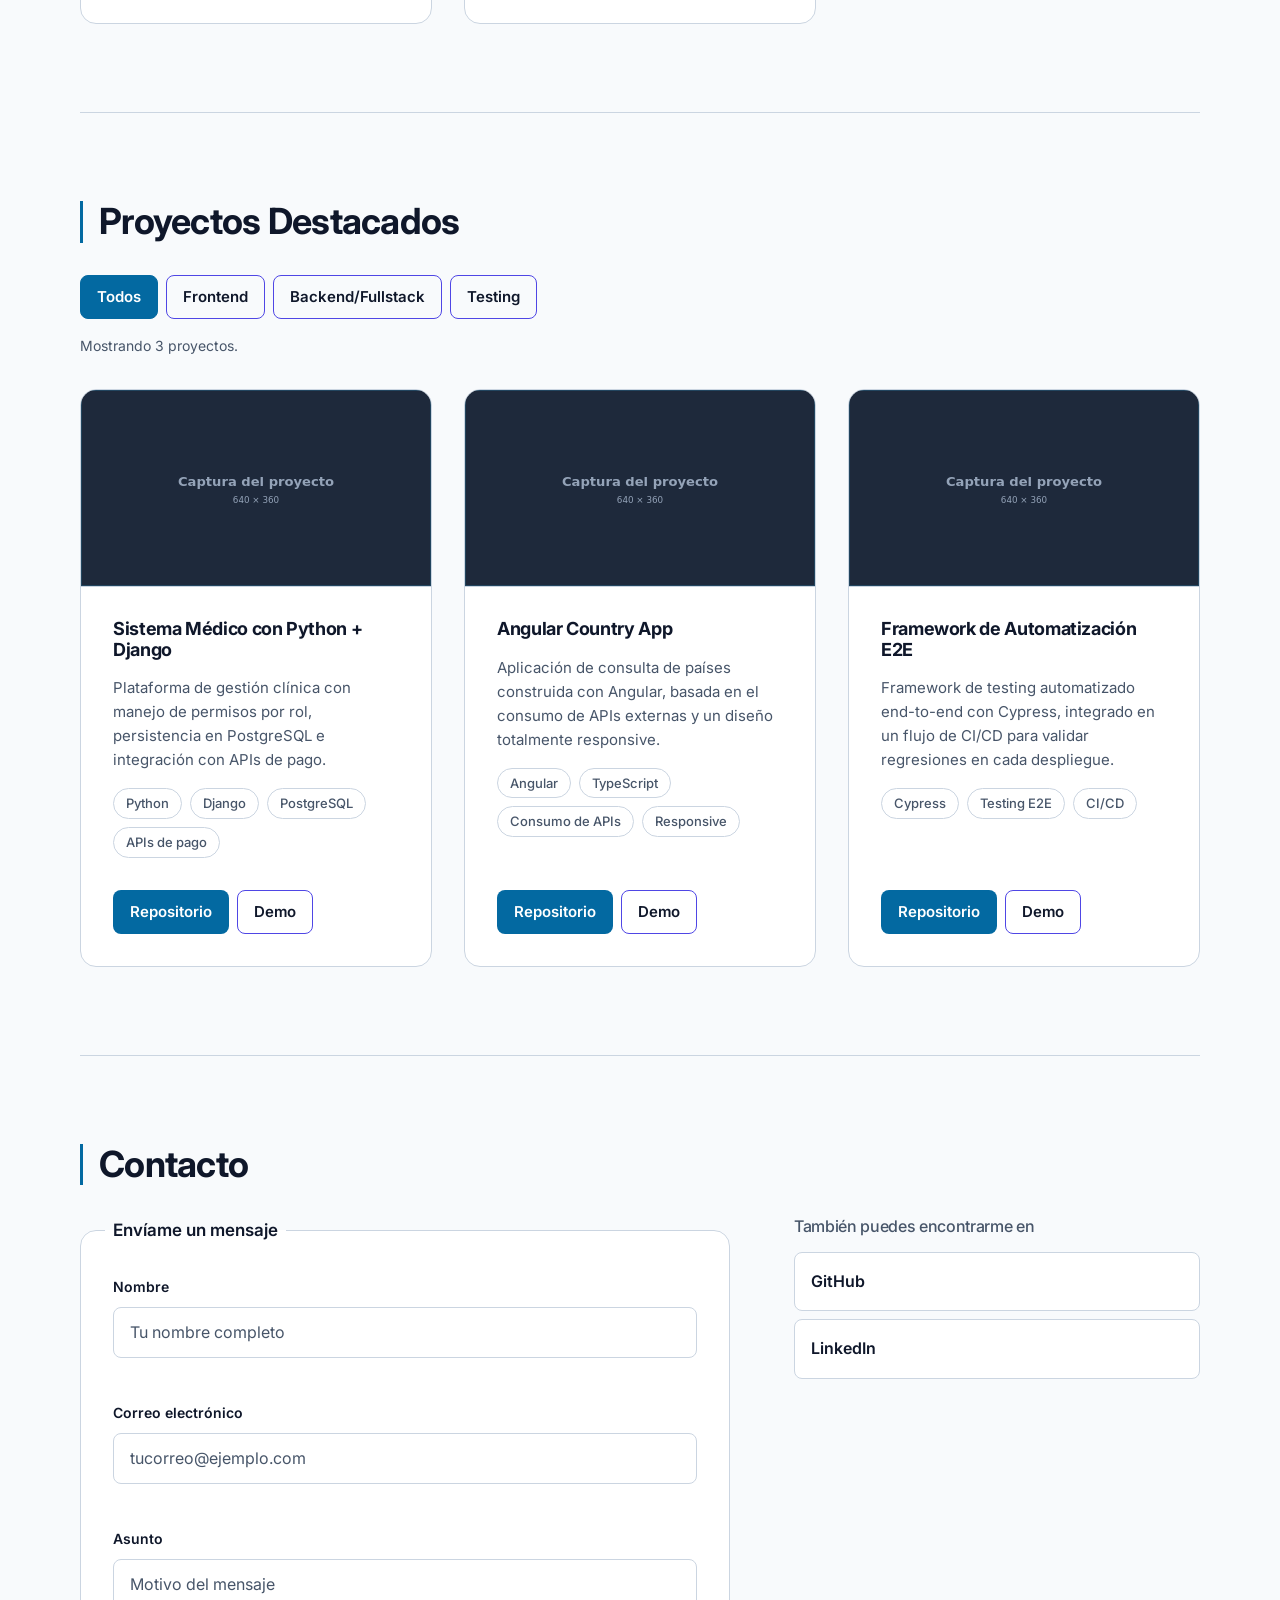
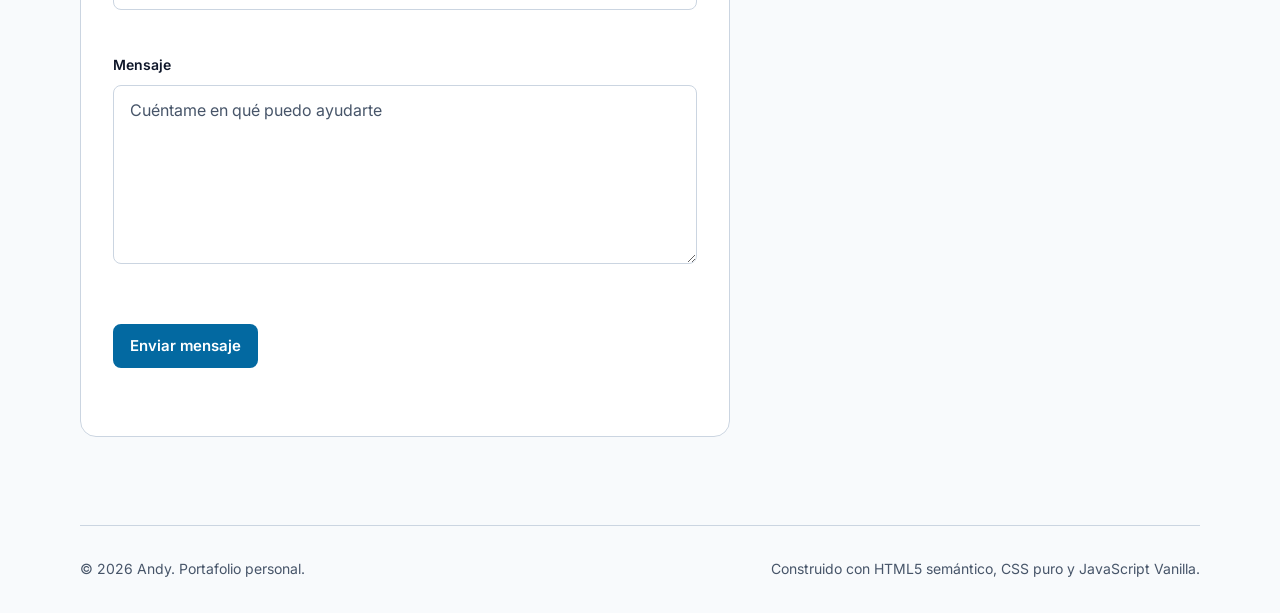
==== commit f1630e99: "feat: implementar filtro de proyectos y dark/light mode con localStorage" ====
--- a/index.html
+++ b/index.html
@@ -34,6 +34,12 @@
         <li><a href="#proyectos">Proyectos</a></li>
         <li><a href="#contacto">Contacto</a></li>
         <li><a href="design-system.html">Design System</a></li>
+        <li>
+          <button class="theme-toggle" id="theme-toggle" type="button" aria-pressed="false">
+            <span class="theme-toggle__icon" aria-hidden="true"></span>
+            <span class="theme-toggle__label">Tema claro</span>
+          </button>
+        </li>
       </ul>
     </nav>
   </header>
@@ -54,9 +60,8 @@
         </p>
       </div>
 
-      <!-- TODO: reemplazar por una foto real de perfil, 800x1000 aprox. -->
       <figure class="hero__figure">
-        <img src="assets/img/perfil.svg" alt="Retrato de Andy" width="800" height="1000">
+        <img src="assets/img/perfil.jpg" alt="Retrato de Andy" width="924" height="1600" fetchpriority="high">
       </figure>
     </section>
 
@@ -131,9 +136,18 @@
     <section class="projects" id="proyectos" aria-labelledby="proyectos-titulo">
       <h2 id="proyectos-titulo">Proyectos Destacados</h2>
 
+      <div class="projects__filters" role="group" aria-label="Filtrar proyectos por categoría">
+        <button class="btn btn-secondary filter-btn" type="button" data-filter="all" aria-pressed="true">Todos</button>
+        <button class="btn btn-secondary filter-btn" type="button" data-filter="frontend" aria-pressed="false">Frontend</button>
+        <button class="btn btn-secondary filter-btn" type="button" data-filter="backend" aria-pressed="false">Backend/Fullstack</button>
+        <button class="btn btn-secondary filter-btn" type="button" data-filter="testing" aria-pressed="false">Testing</button>
+      </div>
+
+      <p class="projects__status" id="estado-filtro" role="status" aria-live="polite"></p>
+
       <div class="projects__grid">
 
-        <article class="project-card" aria-labelledby="proyecto-1">
+        <article class="project-card" data-category="backend" aria-labelledby="proyecto-1">
           <figure class="project-card__media">
             <img src="assets/img/placeholder.svg" alt="Vista previa del Sistema Médico desarrollado con Python y Django" width="640" height="360" loading="lazy">
           </figure>
@@ -158,7 +172,7 @@
           </footer>
         </article>
 
-        <article class="project-card" aria-labelledby="proyecto-2">
+        <article class="project-card" data-category="frontend" aria-labelledby="proyecto-2">
           <figure class="project-card__media">
             <img src="assets/img/placeholder.svg" alt="Vista previa de la aplicación Angular Country App" width="640" height="360" loading="lazy">
           </figure>
@@ -183,7 +197,7 @@
           </footer>
         </article>
 
-        <article class="project-card" aria-labelledby="proyecto-3">
+        <article class="project-card" data-category="testing" aria-labelledby="proyecto-3">
           <figure class="project-card__media">
             <img src="assets/img/placeholder.svg" alt="Vista previa del framework de automatización de pruebas E2E" width="640" height="360" loading="lazy">
           </figure>
--- a/css/style.css
+++ b/css/style.css
@@ -38,11 +38,31 @@
   --color-border: #334155;
   --color-on-primary: #0b1120;   /* texto oscuro sobre fondo --color-primary */
   --color-danger: #f87171;       /* errores de validación del formulario */
+  --color-header-bg: rgb(15 23 42 / 0.88);
   --radius-pill: 999px;          /* exclusivo de los badges */
   --max-width: 1120px;
   --header-height: 4.5rem;
   --shadow-card: 0 18px 40px rgb(2 6 23 / 0.45);
   --transition-base: 180ms cubic-bezier(0.16, 1, 0.3, 1);
+  --transition-theme: background-color 0.3s ease, color 0.3s ease, border-color 0.3s ease;
+}
+
+/* Tema claro: reescribe los mismos tokens, así ningún componente
+   necesita reglas propias para el cambio de tema.
+   --color-primary y --color-on-primary se invierten respecto al tema
+   oscuro porque #38bdf8 sobre fondo claro no alcanza el contraste AA. */
+body.light-theme {
+  --color-background: #f8fafc;
+  --color-surface: #ffffff;
+  --color-primary: #0369a1;
+  --color-secondary: #4f46e5;
+  --color-text: #0f172a;
+  --color-text-muted: #475569;
+  --color-border: #cbd5e1;
+  --color-on-primary: #ffffff;
+  --color-danger: #dc2626;
+  --color-header-bg: rgb(248 250 252 / 0.88);
+  --shadow-card: 0 18px 40px rgb(15 23 42 / 0.12);
 }
 
 /* Escala de formas documentada (Shape Consistency):
@@ -117,6 +137,21 @@
   line-height: 1.6;
   -webkit-font-smoothing: antialiased;
   text-rendering: optimizeLegibility;
+  transition: var(--transition-theme);
+}
+
+/* Superficies sin transición propia. Los componentes que ya declaran una
+   (.btn, .badge, .project-card, .form-field__input, .social__link) incluyen
+   background-color y color en su propia regla, más abajo. */
+.site-header,
+.skill-group,
+.contact-form__fieldset,
+.ds-swatch,
+.ds-type-scale,
+.ds-component,
+.ds-table,
+.ds-form-demo {
+  transition: var(--transition-theme);
 }
 
 h1,
@@ -234,7 +269,7 @@
   gap: var(--space-md);
   min-height: var(--header-height);
   padding: var(--space-md) var(--space-lg);
-  background-color: rgb(15 23 42 / 0.88);
+  background-color: var(--color-header-bg);
   backdrop-filter: blur(12px);
   -webkit-backdrop-filter: blur(12px);
   border-bottom: 1px solid var(--color-border);
@@ -397,7 +432,8 @@
   font-size: 0.8125rem;
   font-weight: 500;
   color: var(--color-text-muted);
-  transition: border-color var(--transition-base), color var(--transition-base);
+  transition: border-color var(--transition-base), color var(--transition-base),
+              background-color 0.3s ease;
 }
 
 .badge:hover {
@@ -405,7 +441,65 @@
   color: var(--color-text);
 }
 
-/* --- 7.3 Formularios --- */
+/* --- 7.3 Toggle de tema --- */
+.theme-toggle {
+  display: inline-flex;
+  align-items: center;
+  gap: var(--space-sm);
+  padding: 0.375rem 0.75rem;
+  background-color: transparent;
+  border: 1px solid var(--color-border);
+  border-radius: var(--radius-sm);
+  color: var(--color-text-muted);
+  font-size: 0.8125rem;
+  font-weight: 500;
+  cursor: pointer;
+  transition: var(--transition-theme);
+}
+
+.theme-toggle:hover,
+.theme-toggle:focus-visible {
+  border-color: var(--color-primary);
+  color: var(--color-text);
+}
+
+/* Luna en tema oscuro: el recorte interior crea el creciente.
+   En tema claro el círculo queda lleno y hace de sol. */
+.theme-toggle__icon {
+  width: 0.75rem;
+  height: 0.75rem;
+  border-radius: 50%;
+  background-color: var(--color-primary);
+  box-shadow: inset -0.25rem 0 0 var(--color-background);
+  transition: var(--transition-theme), box-shadow 0.3s ease;
+}
+
+body.light-theme .theme-toggle__icon {
+  box-shadow: none;
+}
+
+/* --- 7.4 Filtros de proyectos --- */
+.projects__filters {
+  display: flex;
+  flex-wrap: wrap;
+  gap: var(--space-sm);
+  margin-bottom: var(--space-md);
+}
+
+.filter-btn[aria-pressed='true'] {
+  background-color: var(--color-primary);
+  border-color: var(--color-primary);
+  color: var(--color-on-primary);
+}
+
+.projects__status {
+  margin-bottom: var(--space-lg);
+  font-size: 0.875rem;
+  color: var(--color-text-muted);
+  min-height: 1.25rem;
+}
+
+/* --- 7.5 Formularios --- */
 .form-field {
   display: flex;
   flex-direction: column;
@@ -426,7 +520,8 @@
   color: var(--color-text);
   border: 1px solid var(--color-border);
   border-radius: var(--radius-sm);
-  transition: border-color var(--transition-base), box-shadow var(--transition-base);
+  transition: border-color var(--transition-base), box-shadow var(--transition-base),
+              background-color 0.3s ease, color 0.3s ease;
 }
 
 .form-field__input::placeholder {
@@ -541,9 +636,12 @@
 }
 
 /* --- 8.4 Proyectos (CSS Grid + tarjetas en Flexbox) --- */
+/* auto-fill en vez de auto-fit: al filtrar puede quedar una sola tarjeta y
+   auto-fit colapsaría las pistas vacías, estirándola a todo el ancho.
+   auto-fill conserva las pistas, así la tarjeta mantiene su tamaño. */
 .projects__grid {
   display: grid;
-  grid-template-columns: repeat(auto-fit, minmax(300px, 1fr));
+  grid-template-columns: repeat(auto-fill, minmax(300px, 1fr));
   gap: var(--space-lg);
 }
 
@@ -556,7 +654,13 @@
   overflow: hidden;
   transition: border-color var(--transition-base),
               transform var(--transition-base),
-              box-shadow var(--transition-base);
+              box-shadow var(--transition-base),
+              background-color 0.3s ease, color 0.3s ease;
+}
+
+/* Estado aplicado por el filtro de proyectos (js/main.js). */
+.project-card.is-hidden {
+  display: none;
 }
 
 .project-card:hover,
@@ -656,7 +760,8 @@
   border-radius: var(--radius-sm);
   color: var(--color-text);
   font-weight: 600;
-  transition: border-color var(--transition-base), color var(--transition-base);
+  transition: border-color var(--transition-base), color var(--transition-base),
+              background-color 0.3s ease;
 }
 
 .social__link:hover,
@@ -961,6 +1066,13 @@
     font-size: 1rem;
   }
 
+  .theme-toggle {
+    width: 100%;
+    min-height: 2.75rem;
+    margin-block: var(--space-sm);
+    font-size: 0.9375rem;
+  }
+
   /* Una sola columna en todas las grillas. */
   .skills__grid,
   .projects__grid,
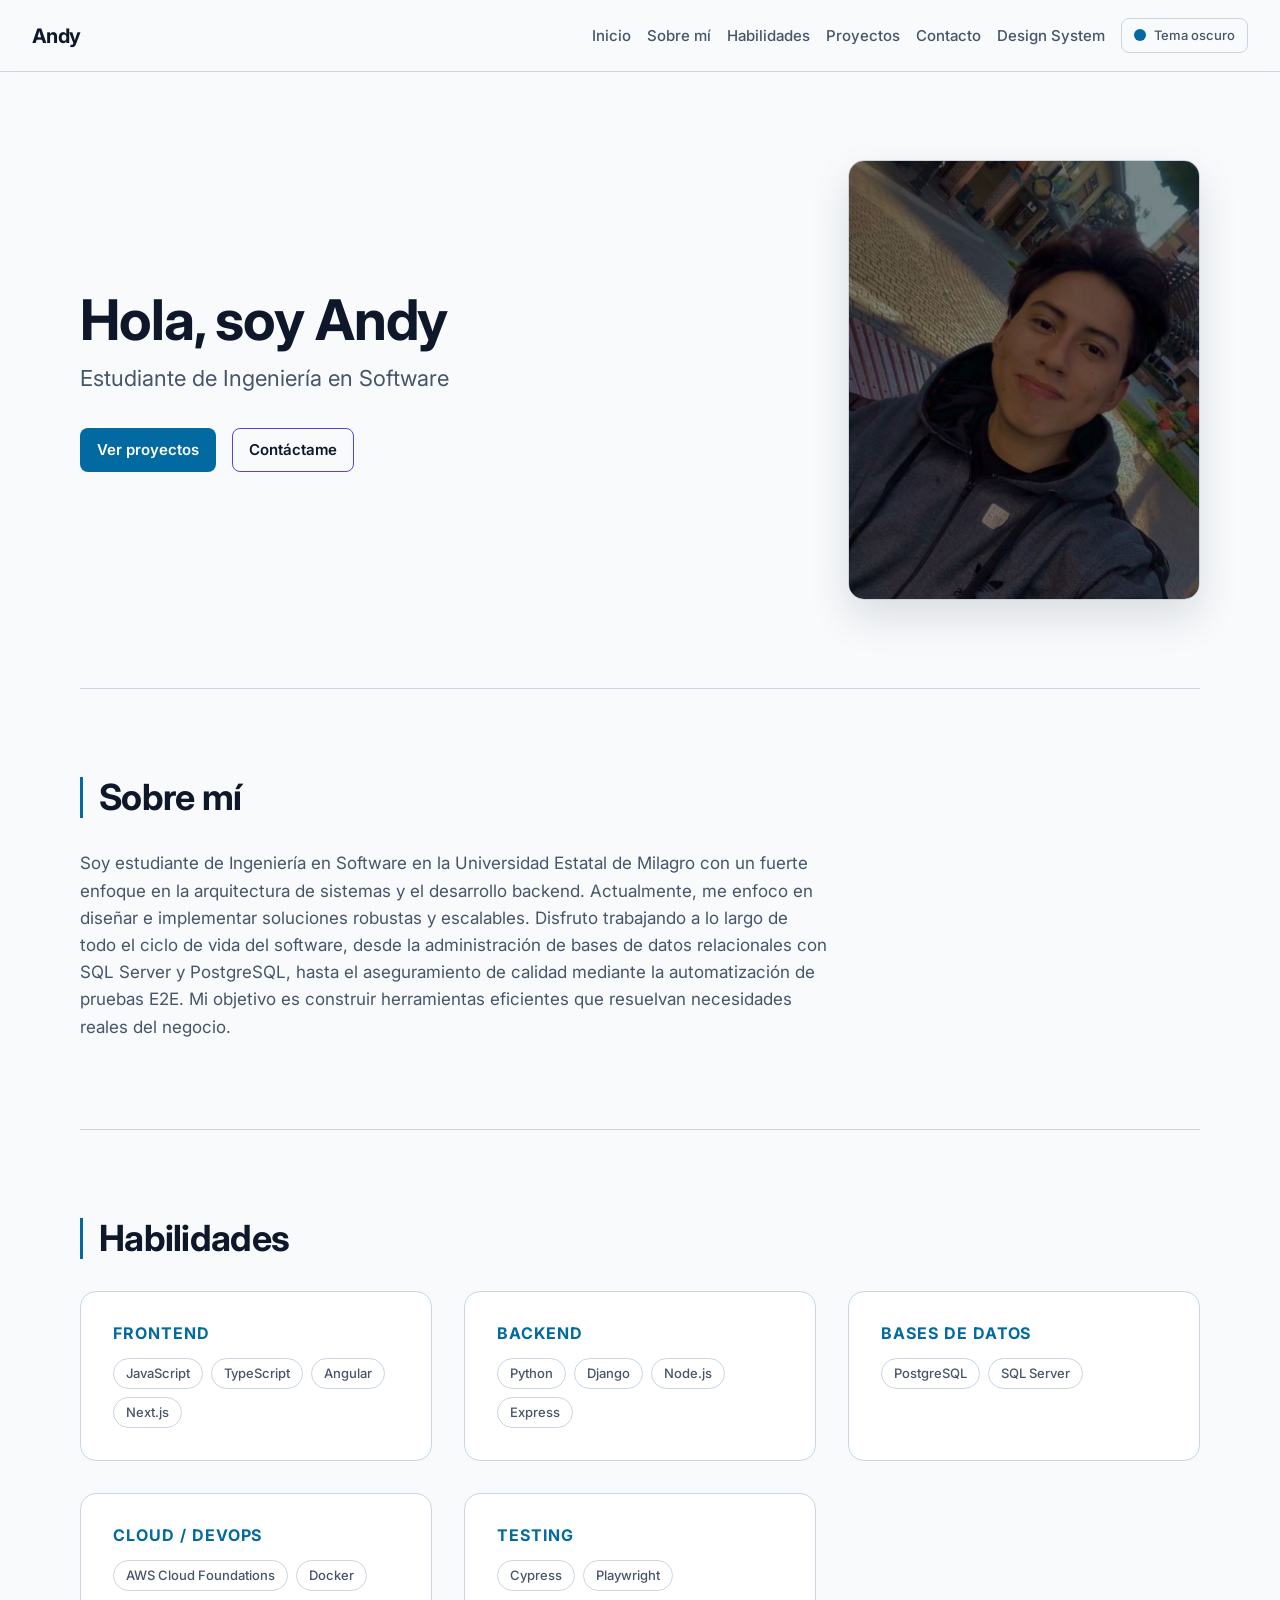
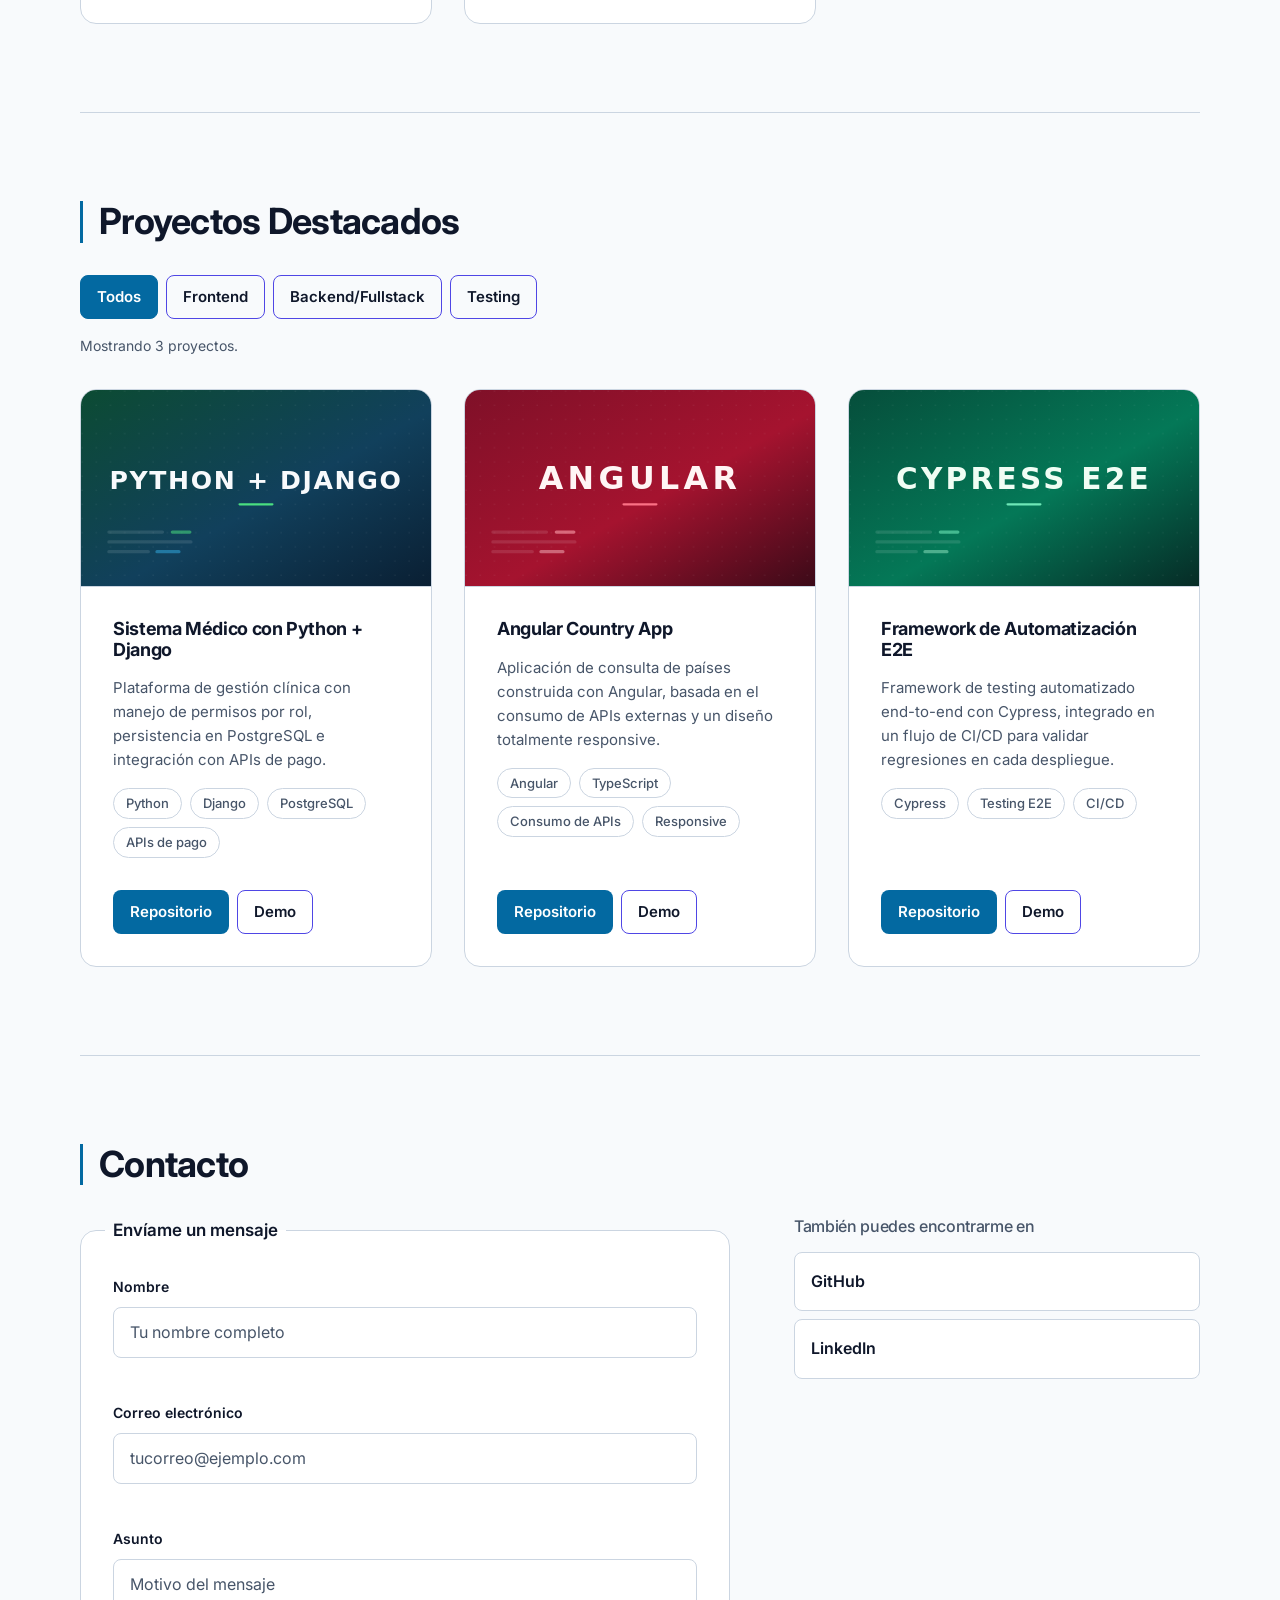
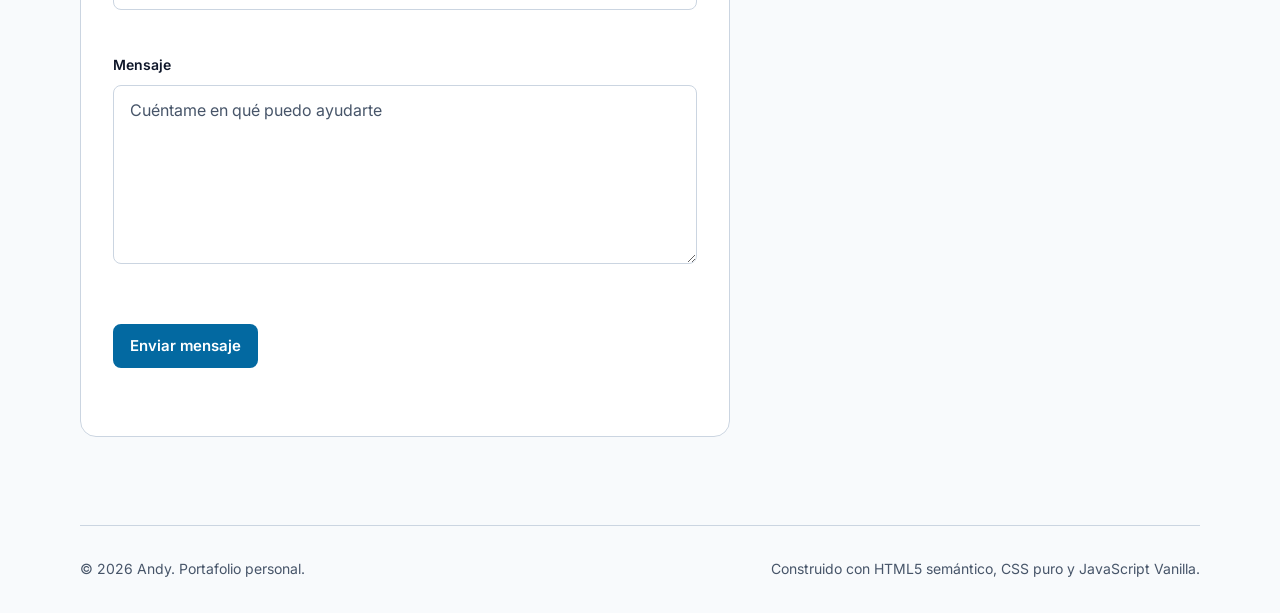
==== commit 8631d42c: "style: implementar portadas vectoriales tematicas para proyectos" ====
--- a/index.html
+++ b/index.html
@@ -11,6 +11,23 @@
   <link rel="preconnect" href="https://fonts.gstatic.com" crossorigin>
   <link rel="stylesheet" href="https://fonts.googleapis.com/css2?family=Inter:wght@400;500;600;700&display=swap">
   <link rel="stylesheet" href="css/style.css">
+
+  <!-- Aplica el tema guardado antes del primer pintado para evitar el
+       parpadeo. Debe ir en el <head> y actuar sobre <html>, porque en este
+       punto <body> todavía no existe. La clave coincide con la de main.js. -->
+  <script>
+    (function () {
+      try {
+        var guardado = localStorage.getItem('portafolio-tema');
+        var esClaro = guardado === 'light' || (!guardado &&
+          window.matchMedia('(prefers-color-scheme: light)').matches);
+
+        if (esClaro) document.documentElement.classList.add('light-theme');
+      } catch (error) {
+        /* Almacenamiento bloqueado: se queda con el tema oscuro por defecto. */
+      }
+    })();
+  </script>
 </head>
 <body>
 
@@ -149,7 +166,7 @@
 
         <article class="project-card" data-category="backend" aria-labelledby="proyecto-1">
           <figure class="project-card__media">
-            <img src="assets/img/placeholder.svg" alt="Vista previa del Sistema Médico desarrollado con Python y Django" width="640" height="360" loading="lazy">
+            <img src="assets/img/cover-django.svg" alt="Portada representativa del proyecto construido con Python y Django" width="640" height="360" loading="lazy">
           </figure>
 
           <div class="project-card__body">
@@ -167,14 +184,14 @@
           </div>
 
           <footer class="project-card__actions">
-            <a class="btn btn-primary" href="#" rel="noopener">Repositorio</a>
+            <a class="btn btn-primary" href="https://github.com/Andy-1402" target="_blank" rel="noopener noreferrer">Repositorio</a>
             <a class="btn btn-secondary" href="#" rel="noopener">Demo</a>
           </footer>
         </article>
 
         <article class="project-card" data-category="frontend" aria-labelledby="proyecto-2">
           <figure class="project-card__media">
-            <img src="assets/img/placeholder.svg" alt="Vista previa de la aplicación Angular Country App" width="640" height="360" loading="lazy">
+            <img src="assets/img/cover-angular.svg" alt="Portada representativa del proyecto construido con Angular" width="640" height="360" loading="lazy">
           </figure>
 
           <div class="project-card__body">
@@ -192,14 +209,14 @@
           </div>
 
           <footer class="project-card__actions">
-            <a class="btn btn-primary" href="#" rel="noopener">Repositorio</a>
+            <a class="btn btn-primary" href="https://github.com/Andy-1402" target="_blank" rel="noopener noreferrer">Repositorio</a>
             <a class="btn btn-secondary" href="#" rel="noopener">Demo</a>
           </footer>
         </article>
 
         <article class="project-card" data-category="testing" aria-labelledby="proyecto-3">
           <figure class="project-card__media">
-            <img src="assets/img/placeholder.svg" alt="Vista previa del framework de automatización de pruebas E2E" width="640" height="360" loading="lazy">
+            <img src="assets/img/cover-cypress.svg" alt="Portada representativa del framework de automatización construido con Cypress" width="640" height="360" loading="lazy">
           </figure>
 
           <div class="project-card__body">
@@ -216,7 +233,7 @@
           </div>
 
           <footer class="project-card__actions">
-            <a class="btn btn-primary" href="#" rel="noopener">Repositorio</a>
+            <a class="btn btn-primary" href="https://github.com/Andy-1402" target="_blank" rel="noopener noreferrer">Repositorio</a>
             <a class="btn btn-secondary" href="#" rel="noopener">Demo</a>
           </footer>
         </article>
@@ -270,7 +287,7 @@
           <h3 class="social__title">También puedes encontrarme en</h3>
           <ul class="social__list">
             <li><a class="social__link" href="https://github.com/Andy-1402" target="_blank" rel="noopener noreferrer">GitHub</a></li>
-            <li><a class="social__link" href="https://www.linkedin.com/" target="_blank" rel="noopener noreferrer">LinkedIn</a></li>
+            <li><a class="social__link" href="https://www.linkedin.com/in/andy-chafla-635527258" target="_blank" rel="noopener noreferrer">LinkedIn</a></li>
           </ul>
         </nav>
 
--- a/css/style.css
+++ b/css/style.css
@@ -50,8 +50,11 @@
 /* Tema claro: reescribe los mismos tokens, así ningún componente
    necesita reglas propias para el cambio de tema.
    --color-primary y --color-on-primary se invierten respecto al tema
-   oscuro porque #38bdf8 sobre fondo claro no alcanza el contraste AA. */
-body.light-theme {
+   oscuro porque #38bdf8 sobre fondo claro no alcanza el contraste AA.
+
+   La clase va sobre <html> y no sobre <body> para que el script inline
+   del <head> pueda aplicarla antes del primer pintado. */
+:root.light-theme {
   --color-background: #f8fafc;
   --color-surface: #ffffff;
   --color-primary: #0369a1;
@@ -474,7 +477,7 @@
   transition: var(--transition-theme), box-shadow 0.3s ease;
 }
 
-body.light-theme .theme-toggle__icon {
+:root.light-theme .theme-toggle__icon {
   box-shadow: none;
 }
 
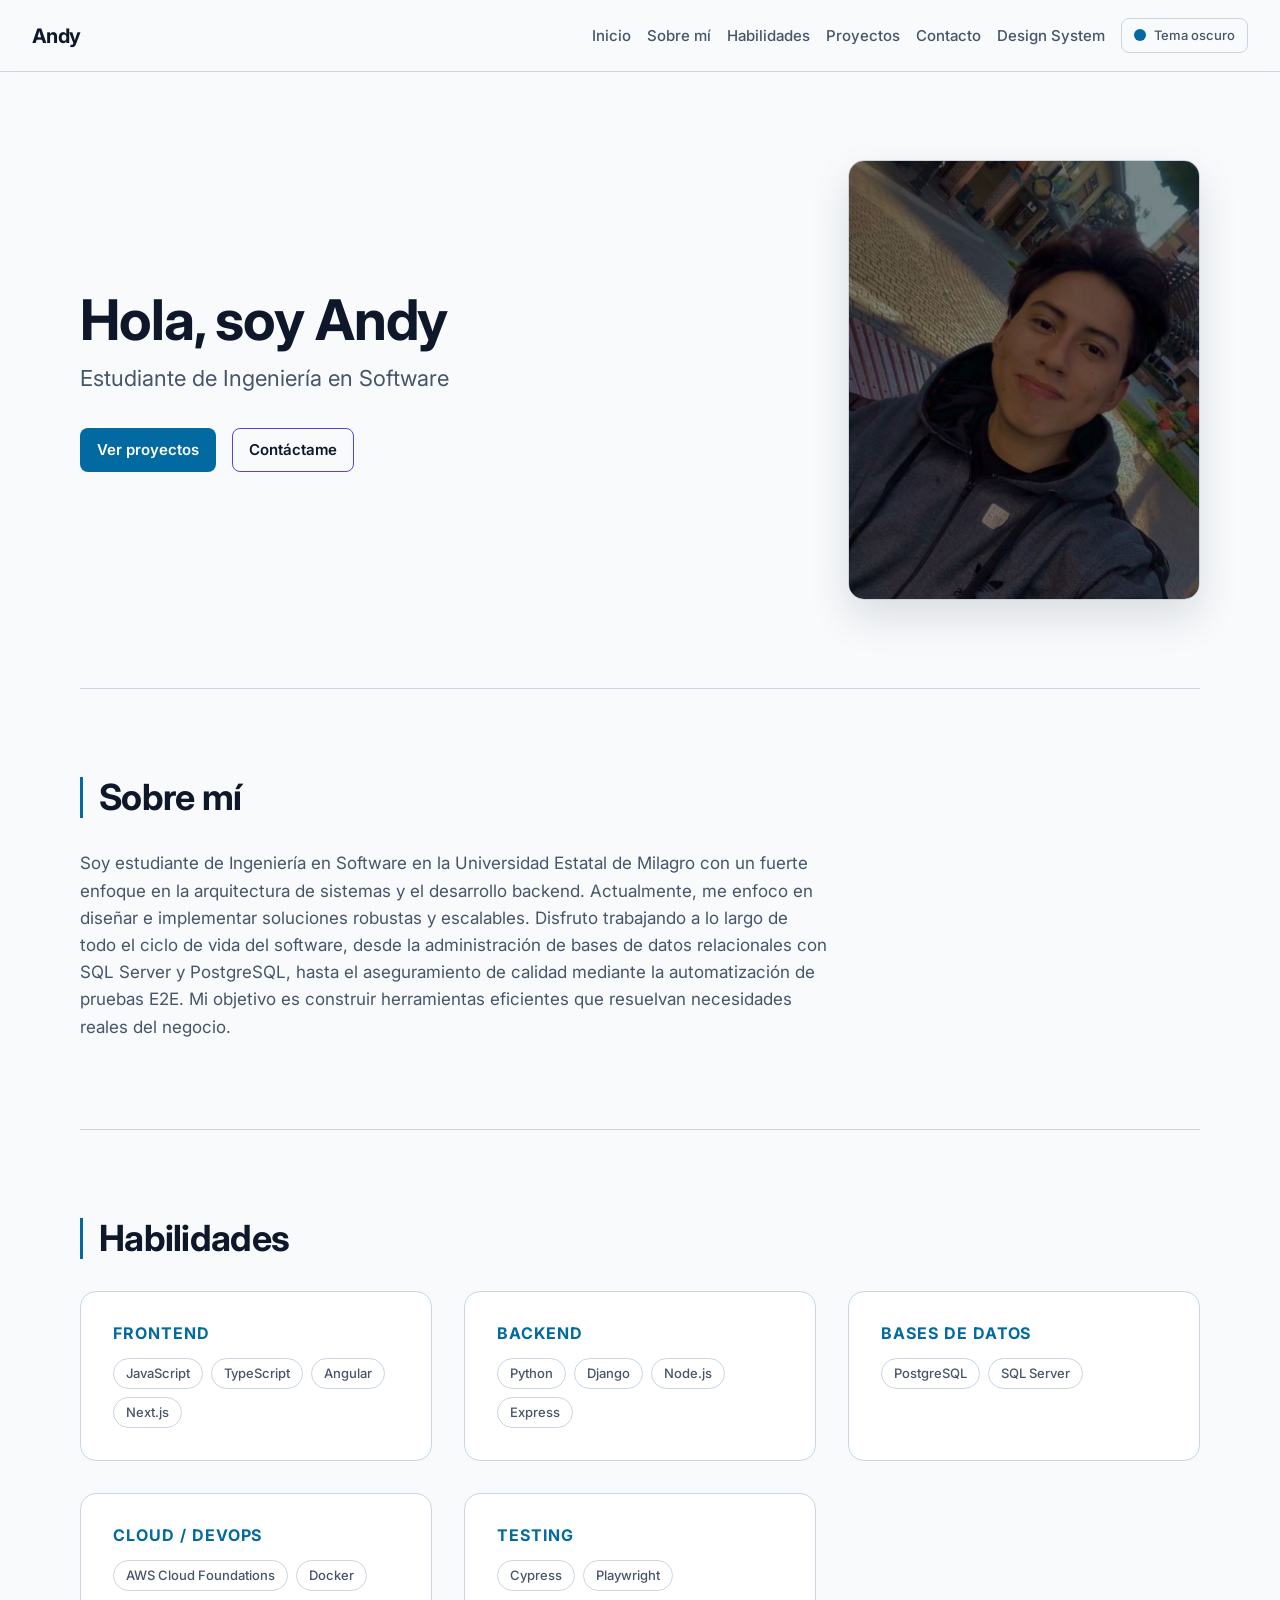
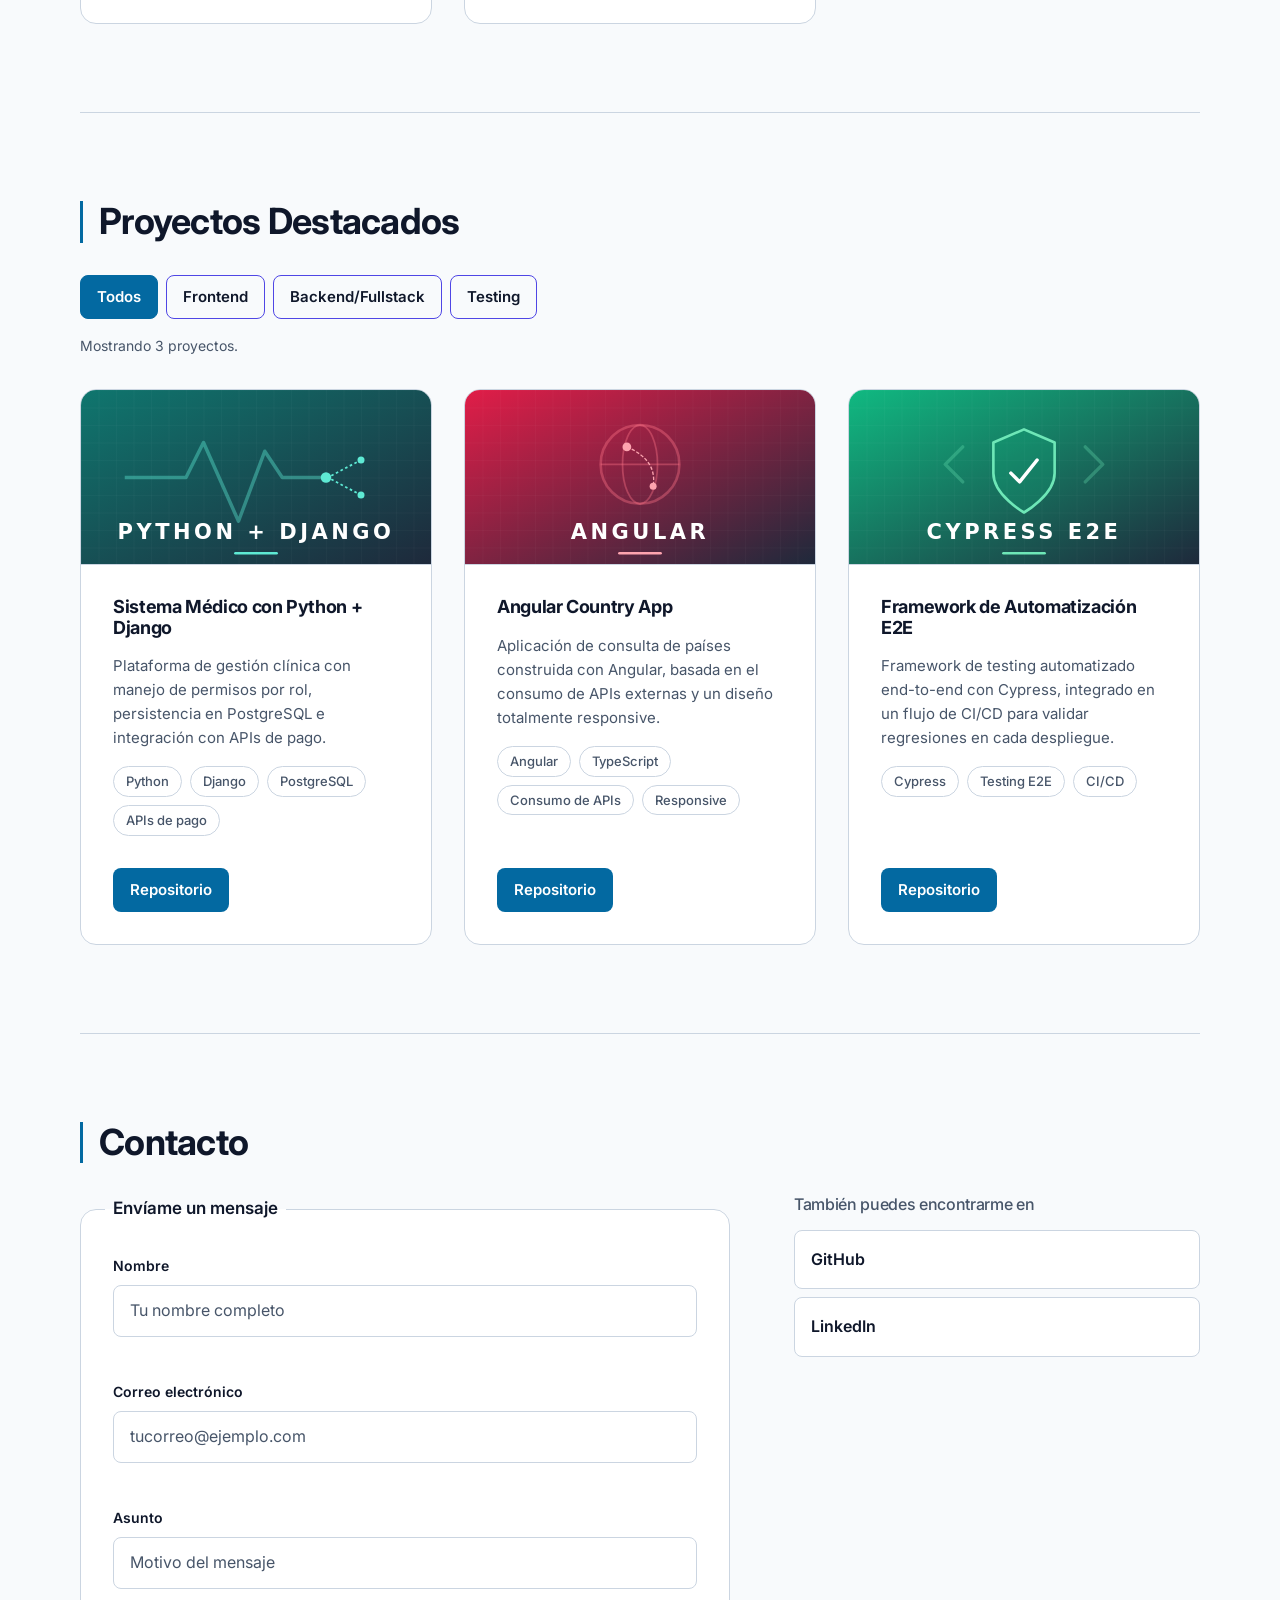
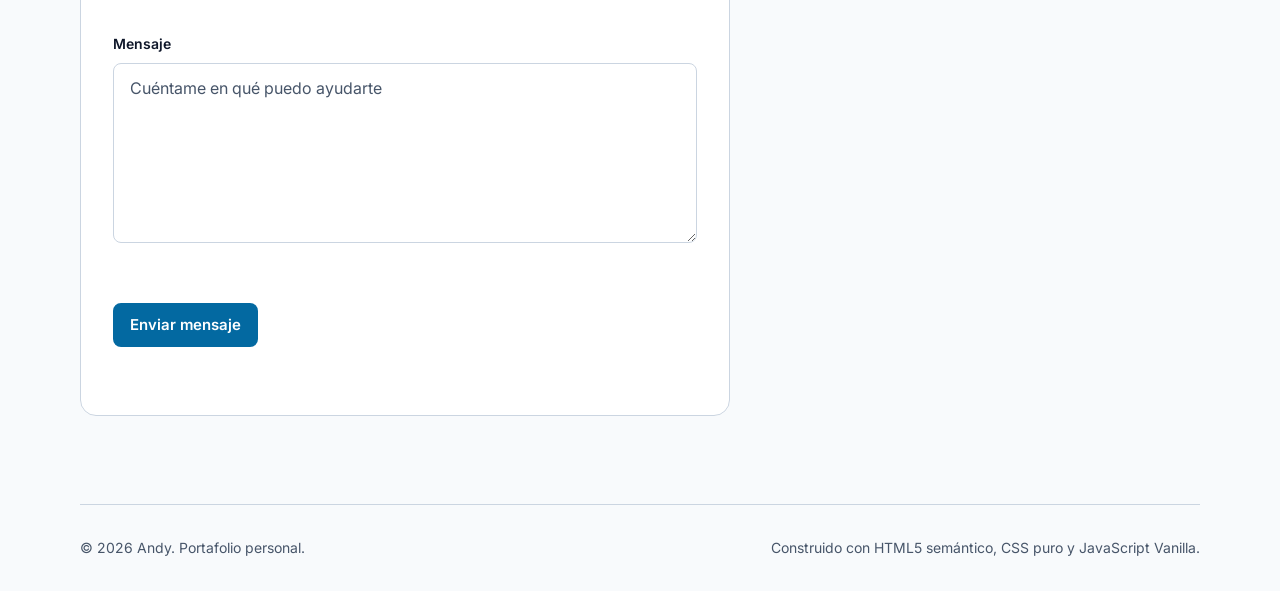
==== commit f48fc73d: "fix: actualizar portadas con SVG personalizados, remover botones demo y agregar favicon" ====
--- a/index.html
+++ b/index.html
@@ -6,6 +6,9 @@
   <meta name="description" content="Portafolio personal de Andy, estudiante de Ingeniería en Software enfocado en arquitectura de sistemas, desarrollo backend y automatización de pruebas.">
   <meta name="author" content="Andy">
   <title>Andy | Estudiante de Ingeniería en Software</title>
+
+  <!-- Favicon embebido: evita una petición extra y el 404 de favicon.ico. -->
+  <link rel="icon" href="data:image/svg+xml,%3Csvg xmlns='http://www.w3.org/2000/svg' viewBox='0 0 32 32'%3E%3Crect width='32' height='32' rx='7' fill='%230f172a'/%3E%3Ctext x='16' y='23' font-family='system-ui, sans-serif' font-size='20' font-weight='700' fill='%2338bdf8' text-anchor='middle'%3EA%3C/text%3E%3C/svg%3E">
 
   <link rel="preconnect" href="https://fonts.googleapis.com">
   <link rel="preconnect" href="https://fonts.gstatic.com" crossorigin>
@@ -166,7 +169,7 @@
 
         <article class="project-card" data-category="backend" aria-labelledby="proyecto-1">
           <figure class="project-card__media">
-            <img src="assets/img/cover-django.svg" alt="Portada representativa del proyecto construido con Python y Django" width="640" height="360" loading="lazy">
+            <img src="assets/img/cover-django.svg" alt="Portada representativa del proyecto construido con Python y Django" width="400" height="200" loading="lazy">
           </figure>
 
           <div class="project-card__body">
@@ -185,13 +188,12 @@
 
           <footer class="project-card__actions">
             <a class="btn btn-primary" href="https://github.com/Andy-1402" target="_blank" rel="noopener noreferrer">Repositorio</a>
-            <a class="btn btn-secondary" href="#" rel="noopener">Demo</a>
           </footer>
         </article>
 
         <article class="project-card" data-category="frontend" aria-labelledby="proyecto-2">
           <figure class="project-card__media">
-            <img src="assets/img/cover-angular.svg" alt="Portada representativa del proyecto construido con Angular" width="640" height="360" loading="lazy">
+            <img src="assets/img/cover-angular.svg" alt="Portada representativa del proyecto construido con Angular" width="400" height="200" loading="lazy">
           </figure>
 
           <div class="project-card__body">
@@ -210,13 +212,12 @@
 
           <footer class="project-card__actions">
             <a class="btn btn-primary" href="https://github.com/Andy-1402" target="_blank" rel="noopener noreferrer">Repositorio</a>
-            <a class="btn btn-secondary" href="#" rel="noopener">Demo</a>
           </footer>
         </article>
 
         <article class="project-card" data-category="testing" aria-labelledby="proyecto-3">
           <figure class="project-card__media">
-            <img src="assets/img/cover-cypress.svg" alt="Portada representativa del framework de automatización construido con Cypress" width="640" height="360" loading="lazy">
+            <img src="assets/img/cover-cypress.svg" alt="Portada representativa del framework de automatización construido con Cypress" width="400" height="200" loading="lazy">
           </figure>
 
           <div class="project-card__body">
@@ -234,7 +235,6 @@
 
           <footer class="project-card__actions">
             <a class="btn btn-primary" href="https://github.com/Andy-1402" target="_blank" rel="noopener noreferrer">Repositorio</a>
-            <a class="btn btn-secondary" href="#" rel="noopener">Demo</a>
           </footer>
         </article>
 
--- a/css/style.css
+++ b/css/style.css
@@ -673,10 +673,12 @@
   box-shadow: var(--shadow-card);
 }
 
+/* 2:1 es la proporción nativa de las tres portadas (viewBox 400x200).
+   Usarla evita que object-fit recorte los laterales del diseño. */
 .project-card__media img {
   width: 100%;
   height: auto;
-  aspect-ratio: 16 / 9;
+  aspect-ratio: 2 / 1;
   object-fit: cover;
   border-bottom: 1px solid var(--color-border);
 }
